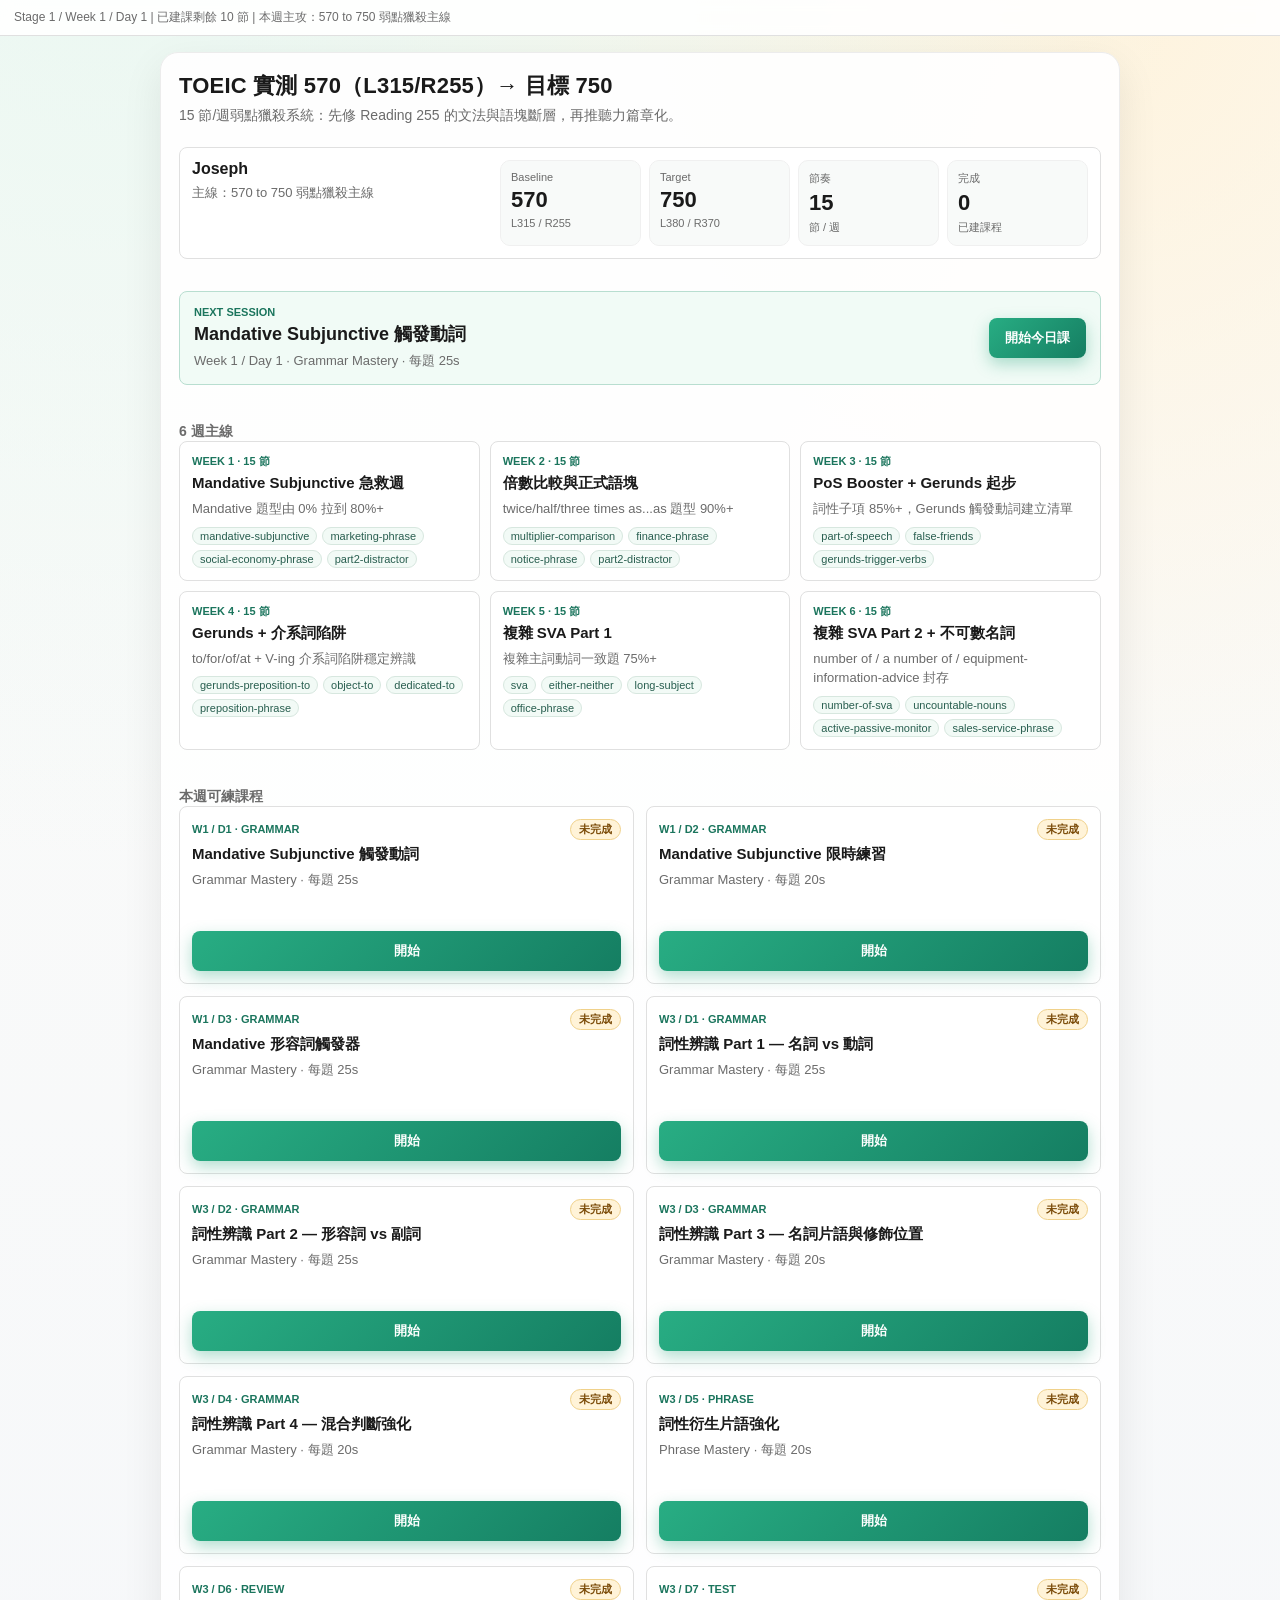
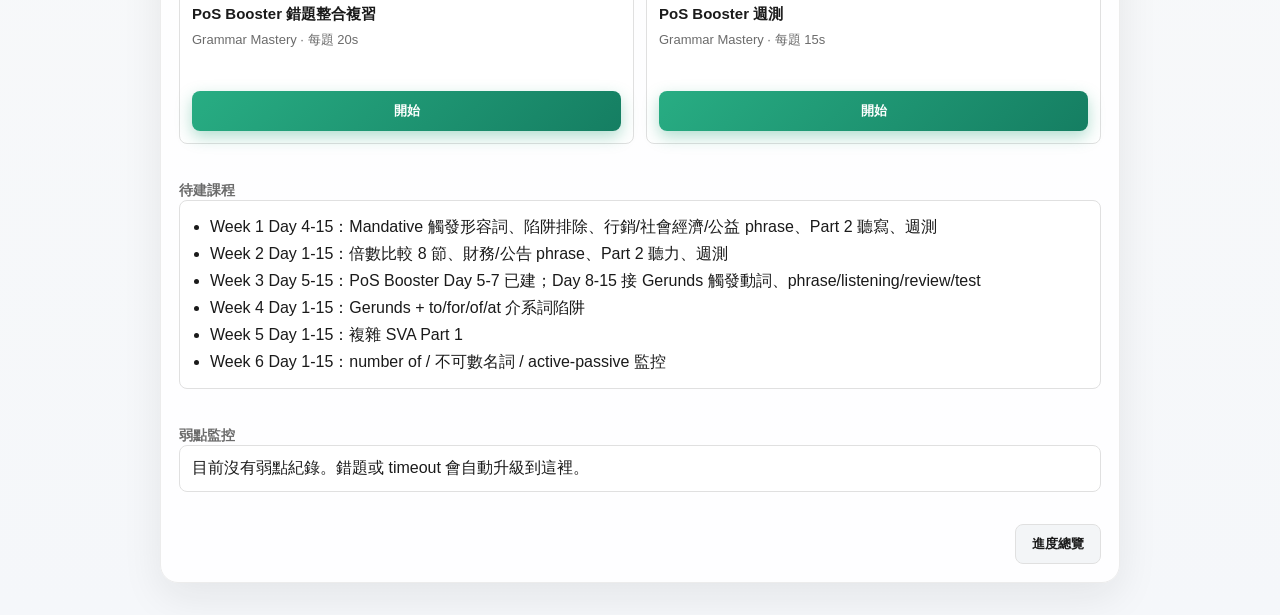
==== index.html @ fbd92362 "Improve learning app UX flow" ====
<!doctype html>
<html lang="zh-Hant">
<head>
  <meta charset="utf-8">
  <meta name="viewport" content="width=device-width, initial-scale=1">
  <title>TOEIC 570 to 750</title>
  <link rel="manifest" href="./manifest.json">
  <link rel="stylesheet" href="./css/base.css">
</head>
<body>
  <div id="top-strip" class="top-strip">載入中...</div>
  <main class="app-shell">
    <header class="page-head">
      <h1 class="page-title">TOEIC 實測 570（L315/R255）→ 目標 750</h1>
      <p class="page-subtitle">15 節/週弱點獵殺系統：先修 Reading 255 的文法與語塊斷層，再推聽力篇章化。</p>
    </header>

    <section class="section">
      <div class="card" id="student-card"></div>
    </section>

    <section class="section">
      <div id="today-card" class="focus-card"></div>
    </section>

    <section class="section">
      <h2 class="page-subtitle">6 週主線</h2>
      <div id="weekly-plan" class="weekly-plan"></div>
    </section>

    <section class="section">
      <h2 class="page-subtitle">本週可練課程</h2>
      <div id="lesson-list" class="grid-2"></div>
    </section>

    <section class="section">
      <h2 class="page-subtitle">待建課程</h2>
      <div id="planned-list" class="card"></div>
    </section>

    <section class="section">
      <h2 class="page-subtitle">弱點監控</h2>
      <div id="weak-list" class="card"></div>
    </section>

    <section class="section">
      <div class="page-actions">
        <button class="button secondary" onclick="location.href='./progress.html'">進度總覽</button>
      </div>
    </section>
  </main>

  <script src="./js/storage.js"></script>
  <script src="./js/app.js"></script>
  <script>
    function findResult(progress, lessonId) {
      for (const mod of Object.values(progress.modules || {})) {
        if (mod.day_results && mod.day_results[lessonId]) return mod.day_results[lessonId];
      }
      return null;
    }

    async function init() {
      window.AppCore.registerSW();
      const progress = window.StorageAPI.loadProgress();
      const index = await window.AppCore.loadIndex();
      window.AppCore.renderTopStrip(progress, index, null);

      const s = progress.student;
      const baseline = s.baseline_score;
      const target = s.target_split;
      const done = window.AppCore.completedLessonCount(progress);
      const mainModule = index.modules.find((m) => m.module_id === 'weakness-hunter') || index.modules[0];
      const nextLesson = index.lessons.find((lesson) => !findResult(progress, lesson.lesson_id)) || index.lessons[0];

      document.getElementById('student-card').innerHTML = `
        <div class="score-hero">
          <div>
            <strong>${s.name}</strong>
            <p>主線：${mainModule.title}</p>
          </div>
          <div class="score-grid">
            <div><span>Baseline</span><strong>${baseline.total}</strong><small>L${baseline.listening} / R${baseline.reading}</small></div>
            <div><span>Target</span><strong>${s.target_score}</strong><small>L${target.listening} / R${target.reading}</small></div>
            <div><span>節奏</span><strong>${s.sessions_per_week}</strong><small>節 / 週</small></div>
            <div><span>完成</span><strong>${done}</strong><small>已建課程</small></div>
          </div>
        </div>
      `;

      document.getElementById('today-card').innerHTML = `
        <div>
          <div class="plan-kicker">Next Session</div>
          <h2>${nextLesson.title}</h2>
          <p>Week ${nextLesson.week} / Day ${nextLesson.day} · ${window.AppCore.COMPONENT_LABELS[nextLesson.target_component] || nextLesson.target_component} · 每題 ${nextLesson.time_limit_seconds}s</p>
        </div>
        <button class="button primary" onclick="location.href='./lesson.html?lesson=${nextLesson.lesson_id}'">開始今日課</button>
      `;

      document.getElementById('weekly-plan').innerHTML = index.weekly_plan.map((week) => `
        <article class="plan-card">
          <div class="plan-kicker">Week ${week.week} · ${week.session_count} 節</div>
          <h3>${week.title}</h3>
          <p>${week.milestone}</p>
          <div class="tag-row">${week.focus_tags.slice(0, 4).map((tag) => `<span>${tag}</span>`).join('')}</div>
        </article>
      `).join('');

      const visibleLessons = index.lessons.filter((lesson) => lesson.week <= 3);
      const list = document.getElementById('lesson-list');
      list.innerHTML = visibleLessons.map((lesson) => {
        const doneResult = findResult(progress, lesson.lesson_id);
        const component = window.AppCore.COMPONENT_LABELS[lesson.target_component] || lesson.target_component;
        const status = doneResult ? '已完成' : '未完成';
        const buttonText = doneResult ? '重溫本節' : '開始';
        return `
          <article class="card lesson-card">
            <div class="lesson-topline">
              <span class="plan-kicker">W${lesson.week} / D${lesson.day} · ${lesson.lesson_type}</span>
              <span class="status-pill ${doneResult ? 'done' : 'todo'}">${status}</span>
            </div>
            <h3>${lesson.title}</h3>
            <p>${component} · 每題 ${lesson.time_limit_seconds}s${doneResult ? ` · 掌握度 ${doneResult.mastery}/10` : ''}</p>
            <button class="button ${doneResult ? 'secondary' : 'primary'}" onclick="location.href='./lesson.html?lesson=${lesson.lesson_id}'">${buttonText}</button>
          </article>
        `;
      }).join('');

      document.getElementById('planned-list').innerHTML = `
        <ul class="compact-list">
          ${index.planned_lessons.map((item) => `<li>Week ${item.week} ${item.range}：${item.summary}</li>`).join('')}
        </ul>
      `;

      const weak = progress.weaknesses || [];
      document.getElementById('weak-list').innerHTML = weak.length
        ? `<ul class="compact-list">${weak.map((w) => `<li>${w.tag} - ${w.status}（${(w.occurrences || []).length} 次）</li>`).join('')}</ul>`
        : '<p style="margin:0">目前沒有弱點紀錄。錯題或 timeout 會自動升級到這裡。</p>';
    }

    init();
  </script>
</body>
</html>
---- css/base.css ----
:root {
  --pos-noun-bg: #D6F0E0;
  --pos-noun-text: #0A6640;
  --pos-noun-border: #0A6640;

  --pos-verb-bg: #D6E8FA;
  --pos-verb-text: #0C447C;
  --pos-verb-border: #0C447C;

  --pos-adj-bg: #EDE0F7;
  --pos-adj-text: #6B2D8B;
  --pos-adj-border: #6B2D8B;

  --pos-adv-bg: #F5E6D0;
  --pos-adv-text: #8B4000;
  --pos-adv-border: #8B4000;

  --pos-error-bg: #FCEBEB;
  --pos-error-text: #A32D2D;
  --pos-error-border: #A32D2D;

  --signal-noun: var(--pos-noun-bg);
  --signal-verb: var(--pos-verb-bg);
  --signal-adj: var(--pos-adj-bg);
  --signal-adv: var(--pos-adv-bg);

  --result-correct-bg: #D6F0E0;
  --result-correct: #0A6640;
  --result-wrong-bg: #FCEBEB;
  --result-wrong: #A32D2D;
  --result-timeout-bg: #FAEEDA;
  --result-timeout: #633806;

  --bg-primary: #FFFFFF;
  --bg-secondary: #F5F5F5;
  --bg-surface: #FDFCF8;
  --text-primary: #1A1A1A;
  --text-secondary: #6B6B6B;
  --text-tertiary: #9B9B9B;
  --border: #E0E0E0;
  --border-light: #F0F0F0;
  --accent: #1D9E75;
  --accent-light: #E1F5EE;
  --danger: #C73636;
  --warn: #BA7517;
}

* {
  box-sizing: border-box;
}

body {
  margin: 0;
  color: var(--text-primary);
  background:
    radial-gradient(circle at 10% -10%, #e8f7f0 0%, transparent 40%),
    radial-gradient(circle at 85% 0%, #fef3dd 0%, transparent 35%),
    linear-gradient(180deg, #fbfbf9 0%, #f5f7fa 100%);
  font-family: "Noto Sans TC", "PingFang TC", "Microsoft JhengHei", sans-serif;
}

.top-strip {
  font-size: 12px;
  color: var(--text-secondary);
  border-bottom: 1px solid var(--border);
  padding: 9px 14px;
  background: rgba(255, 255, 255, 0.9);
  backdrop-filter: blur(6px);
}

.app-shell {
  width: min(960px, calc(100% - 24px));
  margin: 16px auto 32px;
  background: rgba(255, 255, 255, 0.92);
  border: 1px solid #ececec;
  border-radius: 18px;
  box-shadow: 0 14px 40px rgba(26, 26, 26, 0.08);
  overflow: hidden;
}

.page-head {
  padding: 18px 18px 8px;
}

.page-title {
  margin: 0;
  font-size: 22px;
  letter-spacing: 0.2px;
}

.page-subtitle {
  margin: 6px 0 0;
  color: var(--text-secondary);
  font-size: 14px;
}

.section {
  padding: 14px 18px 18px;
}

.button {
  border: none;
  border-radius: 8px;
  padding: 10px 16px;
  font-weight: 700;
  cursor: pointer;
  min-height: 40px;
  transition: transform 0.12s ease, opacity 0.12s ease, box-shadow 0.12s ease;
}

.button:disabled {
  opacity: 0.45;
  cursor: not-allowed;
}

.button:hover:not(:disabled) {
  transform: translateY(-1px);
}

.button.primary {
  color: #fff;
  background: linear-gradient(135deg, #28ad83 0%, #157e62 100%);
  box-shadow: 0 6px 16px rgba(29, 158, 117, 0.34);
}

.button.secondary {
  color: var(--text-primary);
  background: #f3f5f7;
  border: 1px solid var(--border);
}

.button.warning {
  color: #fff;
  background: linear-gradient(135deg, #d0852b 0%, #ba7517 100%);
}

.page-actions {
  display: flex;
  justify-content: flex-end;
  gap: 8px;
}

.grid-2 {
  display: grid;
  grid-template-columns: repeat(2, minmax(0, 1fr));
  gap: 12px;
}

.card {
  border: 1px solid var(--border);
  border-radius: 8px;
  padding: 12px;
  background: #fff;
}

.focus-card {
  display: flex;
  align-items: center;
  justify-content: space-between;
  gap: 12px;
  border: 1px solid #b8ded0;
  border-radius: 8px;
  padding: 14px;
  background: #f1fbf6;
}

.focus-card h2 {
  margin: 4px 0 6px;
  font-size: 18px;
}

.focus-card p {
  margin: 0;
  color: var(--text-secondary);
  font-size: 13px;
}

.score-hero {
  display: grid;
  grid-template-columns: minmax(180px, 1fr) 2fr;
  gap: 14px;
  align-items: stretch;
}

.score-hero p {
  margin: 6px 0 0;
  color: var(--text-secondary);
  font-size: 13px;
}

.score-grid {
  display: grid;
  grid-template-columns: repeat(4, minmax(0, 1fr));
  gap: 8px;
}

.score-grid div {
  border: 1px solid var(--border-light);
  border-radius: 10px;
  padding: 10px;
  background: #f8faf9;
}

.score-grid span,
.score-grid small {
  display: block;
  color: var(--text-secondary);
  font-size: 11px;
}

.score-grid strong {
  display: block;
  margin: 4px 0;
  font-size: 22px;
}

.weekly-plan {
  display: grid;
  grid-template-columns: repeat(3, minmax(0, 1fr));
  gap: 10px;
}

.plan-card,
.lesson-card {
  border: 1px solid var(--border);
  border-radius: 8px;
  padding: 12px;
  background: #fff;
}

.lesson-card {
  display: flex;
  min-height: 178px;
  flex-direction: column;
}

.lesson-card .button {
  margin-top: auto;
  width: 100%;
}

.lesson-topline {
  display: flex;
  align-items: center;
  justify-content: space-between;
  gap: 8px;
}

.plan-card h3,
.lesson-card h3 {
  margin: 5px 0 6px;
  font-size: 15px;
}

.plan-card p,
.lesson-card p {
  margin: 0 0 8px;
  color: var(--text-secondary);
  font-size: 13px;
  line-height: 1.5;
}

.plan-kicker {
  color: #1b755d;
  font-size: 11px;
  font-weight: 800;
  text-transform: uppercase;
}

.tag-row {
  display: flex;
  flex-wrap: wrap;
  gap: 5px;
}

.tag-row span {
  border: 1px solid #d7e7df;
  border-radius: 999px;
  padding: 2px 7px;
  color: #285e4f;
  background: #f2faf6;
  font-size: 11px;
}

.status-pill {
  border-radius: 999px;
  padding: 2px 8px;
  font-size: 11px;
  font-weight: 800;
  white-space: nowrap;
}

.status-pill.todo {
  color: #7a4a07;
  background: #fff3d8;
  border: 1px solid #f0d18a;
}

.status-pill.done {
  color: #14664d;
  background: #e5f7ef;
  border: 1px solid #b9e4d2;
}

.compact-list {
  margin: 0;
  padding-left: 18px;
  line-height: 1.7;
}

.module-row {
  border-bottom: 1px solid var(--border-light);
  padding: 10px 0;
}

.module-row:first-child {
  padding-top: 0;
}

.module-row:last-child {
  border-bottom: none;
  padding-bottom: 0;
}

.module-row p {
  margin: 5px 0;
  color: var(--text-secondary);
  font-size: 13px;
}

.pos-pill {
  display: inline-block;
  font-size: 11px;
  padding: 2px 9px;
  border-radius: 20px;
  font-weight: 600;
  border: 0.5px solid;
}

.pos-pill.noun { background: var(--pos-noun-bg); color: var(--pos-noun-text); border-color: var(--pos-noun-border); }
.pos-pill.verb { background: var(--pos-verb-bg); color: var(--pos-verb-text); border-color: var(--pos-verb-border); }
.pos-pill.adj  { background: var(--pos-adj-bg);  color: var(--pos-adj-text);  border-color: var(--pos-adj-border); }
.pos-pill.adv  { background: var(--pos-adv-bg);  color: var(--pos-adv-text);  border-color: var(--pos-adv-border); }
.pos-pill.error{ background: var(--pos-error-bg); color: var(--pos-error-text); border-color: var(--pos-error-border); }

.blank-word {
  display: inline-block;
  padding: 1px 10px;
  border-radius: 4px;
  margin: 0 3px;
  font-weight: 700;
  border-bottom-width: 2px;
  border-bottom-style: solid;
}

.blank-word.noun { background: var(--pos-noun-bg); color: var(--pos-noun-text); border-bottom-color: var(--pos-noun-border); }
.blank-word.verb { background: var(--pos-verb-bg); color: var(--pos-verb-text); border-bottom-color: var(--pos-verb-border); }
.blank-word.adj  { background: var(--pos-adj-bg); color: var(--pos-adj-text); border-bottom-color: var(--pos-adj-border); }
.blank-word.adv  { background: var(--pos-adv-bg); color: var(--pos-adv-text); border-bottom-color: var(--pos-adv-border); }
.blank-word.error { background: var(--pos-error-bg); color: var(--pos-error-text); border-bottom-color: var(--pos-error-border); text-decoration: line-through; }

.signal-tag {
  display: inline-block;
  font-size: 11px;
  padding: 1px 7px;
  border-radius: 20px;
  font-weight: 700;
  border-width: 1.5px;
  border-style: solid;
  margin: 0 2px;
  vertical-align: middle;
}

.signal-tag.noun { background: var(--signal-noun); border-color: var(--pos-noun-border); color: var(--pos-noun-text); }
.signal-tag.verb { background: var(--signal-verb); border-color: var(--pos-verb-border); color: var(--pos-verb-text); }
.signal-tag.adj { background: var(--signal-adj); border-color: var(--pos-adj-border); color: var(--pos-adj-text); }
.signal-tag.adv { background: var(--signal-adv); border-color: var(--pos-adv-border); color: var(--pos-adv-text); }

.formula-box {
  padding: 10px 14px;
  font-size: 13px;
  line-height: 1.8;
  border-left: 3px solid;
  margin-bottom: 10px;
}

.formula-box.noun { background: var(--pos-noun-bg); border-color: var(--pos-noun-border); color: #0A3320; }
.formula-box.verb { background: var(--pos-verb-bg); border-color: var(--pos-verb-border); color: #082B52; }
.formula-box.adj { background: var(--pos-adj-bg); border-color: var(--pos-adj-border); color: #3B0F5B; }
.formula-box.adv { background: var(--pos-adv-bg); border-color: var(--pos-adv-border); color: #3D1A00; }
.formula-box.warn { background: #FAEEDA; border-color: #BA7517; color: #412402; }
.formula-box.error { background: var(--pos-error-bg); border-color: var(--pos-error-border); color: #791F1F; }
.formula-box.neutral { background: #f2f5f7; border-color: #64748b; color: #263241; }

@media (max-width: 720px) {
  .grid-2 {
    grid-template-columns: 1fr;
  }

  .score-hero,
  .weekly-plan,
  .focus-card {
    grid-template-columns: 1fr;
  }

  .focus-card {
    align-items: stretch;
    flex-direction: column;
  }

  .focus-card .button {
    width: 100%;
  }

  .score-grid {
    grid-template-columns: 1fr 1fr;
  }

  .app-shell {
    width: calc(100% - 10px);
    margin: 8px auto 14px;
    border-radius: 12px;
  }
}
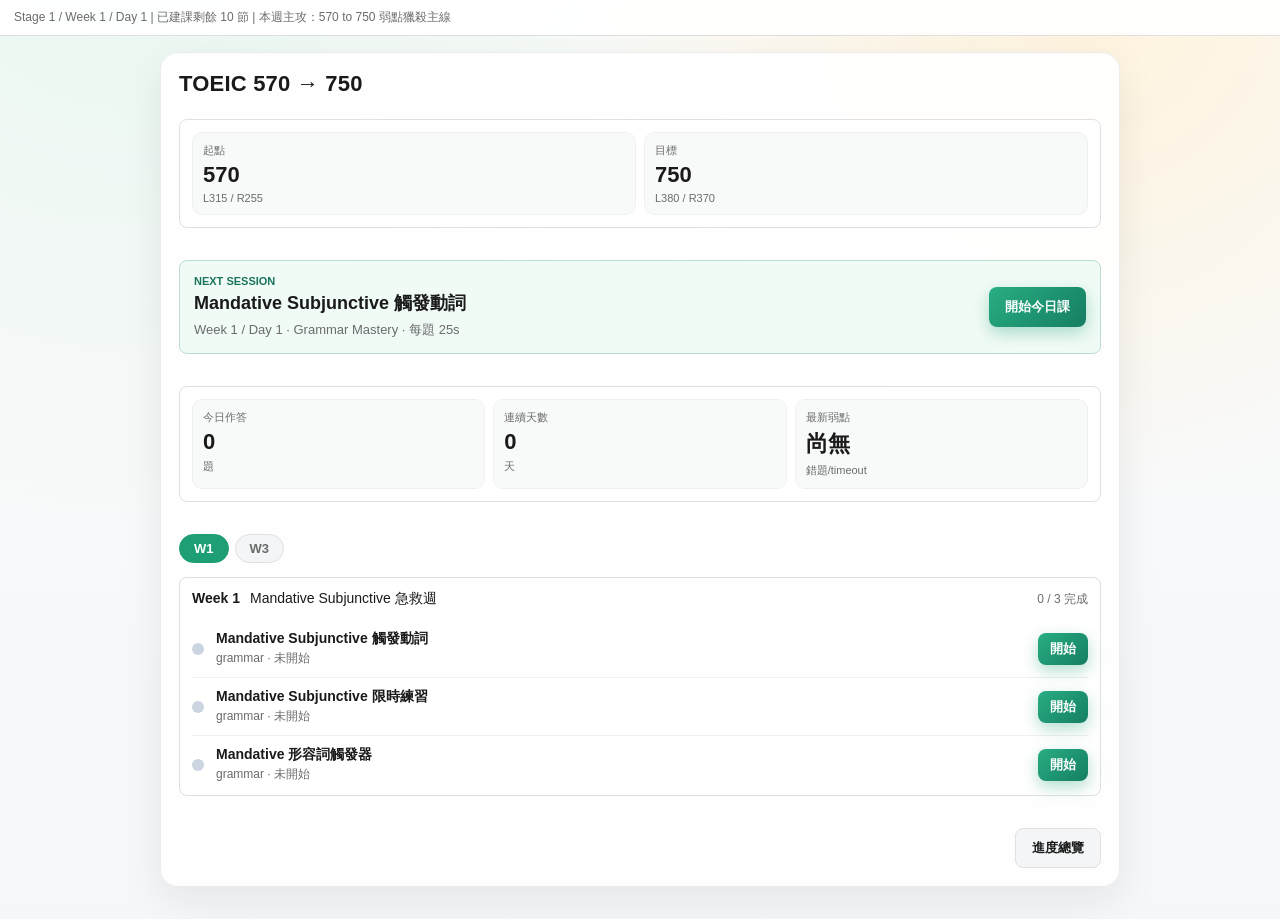
==== commit 1c127e5d: "Simplify UI, add progress tracking, and seed current learning state - Rebuild index.html: 10 section" ====
--- a/index.html
+++ b/index.html
@@ -11,8 +11,7 @@
   <div id="top-strip" class="top-strip">載入中...</div>
   <main class="app-shell">
     <header class="page-head">
-      <h1 class="page-title">TOEIC 實測 570（L315/R255）→ 目標 750</h1>
-      <p class="page-subtitle">15 節/週弱點獵殺系統：先修 Reading 255 的文法與語塊斷層，再推聽力篇章化。</p>
+      <h1 class="page-title">TOEIC 570 → 750</h1>
     </header>
 
     <section class="section">
@@ -24,40 +23,128 @@
     </section>
 
     <section class="section">
-      <h2 class="page-subtitle">6 週主線</h2>
-      <div id="weekly-plan" class="weekly-plan"></div>
-    </section>
-
-    <section class="section">
-      <h2 class="page-subtitle">本週可練課程</h2>
-      <div id="lesson-list" class="grid-2"></div>
-    </section>
-
-    <section class="section">
-      <h2 class="page-subtitle">待建課程</h2>
-      <div id="planned-list" class="card"></div>
-    </section>
-
-    <section class="section">
-      <h2 class="page-subtitle">弱點監控</h2>
-      <div id="weak-list" class="card"></div>
+      <div id="recent-learning-card" class="card"></div>
+    </section>
+
+    <section class="section">
+      <div id="week-tabs" class="week-tabs"></div>
+      <div id="week-panel" class="card week-panel-card"></div>
     </section>
 
     <section class="section">
       <div class="page-actions">
-        <button class="button secondary" onclick="location.href='./progress.html'">進度總覽</button>
+        <button class="button secondary" type="button" onclick="location.href='./progress.html'">進度總覽</button>
       </div>
     </section>
   </main>
 
   <script src="./js/storage.js"></script>
+  <script src="./js/learning-log.js"></script>
   <script src="./js/app.js"></script>
   <script>
+    function htmlEscape(value) {
+      return String(value ?? '').replace(/[&<>"']/g, (c) => (
+        { '&': '&amp;', '<': '&lt;', '>': '&gt;', '"': '&quot;', "'": '&#39;' }[c]
+      ));
+    }
+
     function findResult(progress, lessonId) {
       for (const mod of Object.values(progress.modules || {})) {
         if (mod.day_results && mod.day_results[lessonId]) return mod.day_results[lessonId];
       }
       return null;
+    }
+
+    function getAllCompletedIds(progress) {
+      const ids = new Set();
+      Object.values(progress.modules || {}).forEach(m =>
+        Object.keys(m.day_results || {}).forEach(id => ids.add(id)));
+      return ids;
+    }
+
+    function computeStreak(progress) {
+      const dates = new Set(
+        (progress.session_history || []).map(h => h.date).filter(Boolean)
+      );
+      const today = new Date();
+      let streak = 0;
+      for (let i = 0; i <= 365; i++) {
+        const d = new Date(today);
+        d.setDate(d.getDate() - i);
+        const ds = `${d.getFullYear()}-${String(d.getMonth() + 1).padStart(2, '0')}-${String(d.getDate()).padStart(2, '0')}`;
+        if (dates.has(ds)) {
+          streak++;
+        } else if (i === 0) {
+          // today not studied yet — don't break
+        } else {
+          break;
+        }
+      }
+      return streak;
+    }
+
+    function renderWeekTabs(index, progress) {
+      const weeks = [...new Set(index.lessons.map(l => l.week))].sort((a, b) => a - b);
+      const completedIds = getAllCompletedIds(progress);
+      const nextLesson = [...index.lessons].sort((a, b) => a.sequence - b.sequence)
+        .find(l => !completedIds.has(l.lesson_id));
+      let activeWeek = nextLesson?.week ?? weeks[0];
+
+      const tabsEl = document.getElementById('week-tabs');
+      tabsEl.innerHTML = weeks.map(w =>
+        `<button type="button" class="week-tab${w === activeWeek ? ' active' : ''}" data-week="${w}">W${w}</button>`
+      ).join('');
+
+      tabsEl.querySelectorAll('.week-tab').forEach(btn => {
+        btn.addEventListener('click', () => {
+          activeWeek = Number(btn.dataset.week);
+          tabsEl.querySelectorAll('.week-tab').forEach(t =>
+            t.classList.toggle('active', Number(t.dataset.week) === activeWeek));
+          renderWeekPanel(activeWeek, index, progress);
+        });
+      });
+
+      renderWeekPanel(activeWeek, index, progress);
+    }
+
+    function renderWeekPanel(week, index, progress) {
+      const completedIds = getAllCompletedIds(progress);
+      const lessons = index.lessons.filter(l => l.week === week).sort((a, b) => a.day - b.day);
+      const weekInfo = (index.weekly_plan || []).find(w => w.week === week);
+      const panelEl = document.getElementById('week-panel');
+
+      if (!lessons.length) {
+        panelEl.innerHTML = '<p class="muted-note">本週課程建設中，敬請期待。</p>';
+        return;
+      }
+
+      const doneCount = lessons.filter(l => completedIds.has(l.lesson_id)).length;
+      const rowsHtml = lessons.map(lesson => {
+        const result = findResult(progress, lesson.lesson_id);
+        const done = completedIds.has(lesson.lesson_id);
+        const dotClass = !done ? 'pending' : (result?.mastery >= 7 ? 'mastered' : 'done');
+        const meta = done && result
+          ? `${lesson.lesson_type} · 正確率 ${(result.accuracy * 100).toFixed(0)}% · 掌握度 ${result.mastery}/10`
+          : `${lesson.lesson_type} · 未開始`;
+        return `
+          <div class="lesson-row">
+            <span class="lesson-row-dot dot-${dotClass}"></span>
+            <div class="lesson-row-info">
+              <div class="lesson-row-title">${htmlEscape(lesson.title)}</div>
+              <div class="lesson-row-meta">${htmlEscape(meta)}</div>
+            </div>
+            <a href="./lesson.html?lesson=${lesson.lesson_id}"
+               class="button ${done ? 'secondary' : 'primary'} small">${done ? '重溫' : '開始'}</a>
+          </div>`;
+      }).join('');
+
+      panelEl.innerHTML = `
+        <div class="week-panel-header">
+          <strong>Week ${week}</strong>
+          ${weekInfo ? `<span>${htmlEscape(weekInfo.title)}</span>` : ''}
+          <span class="week-progress">${doneCount} / ${lessons.length} 完成</span>
+        </div>
+        <div class="lesson-rows">${rowsHtml}</div>`;
     }
 
     async function init() {
@@ -67,75 +154,50 @@
       window.AppCore.renderTopStrip(progress, index, null);
 
       const s = progress.student;
-      const baseline = s.baseline_score;
-      const target = s.target_split;
-      const done = window.AppCore.completedLessonCount(progress);
-      const mainModule = index.modules.find((m) => m.module_id === 'weakness-hunter') || index.modules[0];
-      const nextLesson = index.lessons.find((lesson) => !findResult(progress, lesson.lesson_id)) || index.lessons[0];
-
       document.getElementById('student-card').innerHTML = `
-        <div class="score-hero">
+        <div class="score-grid-2">
           <div>
-            <strong>${s.name}</strong>
-            <p>主線：${mainModule.title}</p>
+            <span>起點</span>
+            <strong>${s.baseline_score.total}</strong>
+            <small>L${s.baseline_score.listening} / R${s.baseline_score.reading}</small>
           </div>
-          <div class="score-grid">
-            <div><span>Baseline</span><strong>${baseline.total}</strong><small>L${baseline.listening} / R${baseline.reading}</small></div>
-            <div><span>Target</span><strong>${s.target_score}</strong><small>L${target.listening} / R${target.reading}</small></div>
-            <div><span>節奏</span><strong>${s.sessions_per_week}</strong><small>節 / 週</small></div>
-            <div><span>完成</span><strong>${done}</strong><small>已建課程</small></div>
+          <div>
+            <span>目標</span>
+            <strong>${s.target_score}</strong>
+            <small>L${s.target_split.listening} / R${s.target_split.reading}</small>
           </div>
-        </div>
-      `;
-
+        </div>`;
+
+      const completedIds = getAllCompletedIds(progress);
+      const nextLesson = [...index.lessons].sort((a, b) => a.sequence - b.sequence)
+        .find(l => !completedIds.has(l.lesson_id)) || index.lessons[0];
       document.getElementById('today-card').innerHTML = `
         <div>
           <div class="plan-kicker">Next Session</div>
-          <h2>${nextLesson.title}</h2>
-          <p>Week ${nextLesson.week} / Day ${nextLesson.day} · ${window.AppCore.COMPONENT_LABELS[nextLesson.target_component] || nextLesson.target_component} · 每題 ${nextLesson.time_limit_seconds}s</p>
+          <h2>${htmlEscape(nextLesson.title)}</h2>
+          <p>Week ${nextLesson.week} / Day ${nextLesson.day} · ${htmlEscape(window.AppCore.COMPONENT_LABELS[nextLesson.target_component] || nextLesson.target_component)} · 每題 ${nextLesson.time_limit_seconds}s</p>
         </div>
-        <button class="button primary" onclick="location.href='./lesson.html?lesson=${nextLesson.lesson_id}'">開始今日課</button>
-      `;
-
-      document.getElementById('weekly-plan').innerHTML = index.weekly_plan.map((week) => `
-        <article class="plan-card">
-          <div class="plan-kicker">Week ${week.week} · ${week.session_count} 節</div>
-          <h3>${week.title}</h3>
-          <p>${week.milestone}</p>
-          <div class="tag-row">${week.focus_tags.slice(0, 4).map((tag) => `<span>${tag}</span>`).join('')}</div>
-        </article>
-      `).join('');
-
-      const visibleLessons = index.lessons.filter((lesson) => lesson.week <= 3);
-      const list = document.getElementById('lesson-list');
-      list.innerHTML = visibleLessons.map((lesson) => {
-        const doneResult = findResult(progress, lesson.lesson_id);
-        const component = window.AppCore.COMPONENT_LABELS[lesson.target_component] || lesson.target_component;
-        const status = doneResult ? '已完成' : '未完成';
-        const buttonText = doneResult ? '重溫本節' : '開始';
-        return `
-          <article class="card lesson-card">
-            <div class="lesson-topline">
-              <span class="plan-kicker">W${lesson.week} / D${lesson.day} · ${lesson.lesson_type}</span>
-              <span class="status-pill ${doneResult ? 'done' : 'todo'}">${status}</span>
-            </div>
-            <h3>${lesson.title}</h3>
-            <p>${component} · 每題 ${lesson.time_limit_seconds}s${doneResult ? ` · 掌握度 ${doneResult.mastery}/10` : ''}</p>
-            <button class="button ${doneResult ? 'secondary' : 'primary'}" onclick="location.href='./lesson.html?lesson=${lesson.lesson_id}'">${buttonText}</button>
-          </article>
-        `;
-      }).join('');
-
-      document.getElementById('planned-list').innerHTML = `
-        <ul class="compact-list">
-          ${index.planned_lessons.map((item) => `<li>Week ${item.week} ${item.range}：${item.summary}</li>`).join('')}
-        </ul>
-      `;
-
-      const weak = progress.weaknesses || [];
-      document.getElementById('weak-list').innerHTML = weak.length
-        ? `<ul class="compact-list">${weak.map((w) => `<li>${w.tag} - ${w.status}（${(w.occurrences || []).length} 次）</li>`).join('')}</ul>`
-        : '<p style="margin:0">目前沒有弱點紀錄。錯題或 timeout 會自動升級到這裡。</p>';
+        <button class="button primary" type="button" onclick="location.href='./lesson.html?lesson=${nextLesson.lesson_id}'">開始今日課</button>`;
+
+      const latestAttempt = (progress.attempts || []).slice()
+        .sort((a, b) => String(b.ended_at_iso || '').localeCompare(String(a.ended_at_iso || '')))[0];
+      let summary = null;
+      if (window.LearningLog?.getRecentSummary) {
+        summary = await window.LearningLog.getRecentSummary();
+      }
+      const latestWeakness = summary?.latest_weakness_tag
+        || latestAttempt?.wrong_tags?.[0]
+        || (progress.weaknesses || [])[0]?.tag
+        || '尚無';
+      const streak = computeStreak(progress);
+      document.getElementById('recent-learning-card').innerHTML = `
+        <div class="score-grid-3">
+          <div><span>今日作答</span><strong>${summary?.question_count || 0}</strong><small>題</small></div>
+          <div><span>連續天數</span><strong>${streak}</strong><small>天</small></div>
+          <div><span>最新弱點</span><strong class="stat-label-sm">${htmlEscape(latestWeakness)}</strong><small>錯題/timeout</small></div>
+        </div>`;
+
+      renderWeekTabs(index, progress);
     }
 
     init();
--- a/css/base.css
+++ b/css/base.css
@@ -392,6 +392,162 @@
 .formula-box.error { background: var(--pos-error-bg); border-color: var(--pos-error-border); color: #791F1F; }
 .formula-box.neutral { background: #f2f5f7; border-color: #64748b; color: #263241; }
 
+.muted-note {
+  margin: 0;
+  color: var(--text-secondary);
+  font-size: 13px;
+}
+
+/* Score grid variants */
+.score-grid-2 {
+  display: grid;
+  grid-template-columns: repeat(2, minmax(0, 1fr));
+  gap: 8px;
+}
+
+.score-grid-3 {
+  display: grid;
+  grid-template-columns: repeat(3, minmax(0, 1fr));
+  gap: 8px;
+}
+
+.score-grid-2 div,
+.score-grid-3 div {
+  border: 1px solid var(--border-light);
+  border-radius: 10px;
+  padding: 10px;
+  background: #f8faf9;
+}
+
+.score-grid-2 span,
+.score-grid-2 small,
+.score-grid-3 span,
+.score-grid-3 small {
+  display: block;
+  color: var(--text-secondary);
+  font-size: 11px;
+}
+
+.score-grid-2 strong,
+.score-grid-3 strong {
+  display: block;
+  margin: 4px 0;
+  font-size: 22px;
+}
+
+/* Small button variant */
+.button.small {
+  padding: 6px 12px;
+  min-height: 32px;
+  font-size: 13px;
+  display: inline-flex;
+  align-items: center;
+  justify-content: center;
+  text-decoration: none;
+  flex-shrink: 0;
+}
+
+/* Week tabs */
+.week-tabs {
+  display: flex;
+  gap: 6px;
+  overflow-x: auto;
+  padding-bottom: 4px;
+}
+
+.week-tab {
+  border: 1px solid var(--border);
+  border-radius: 999px;
+  padding: 6px 14px;
+  font-size: 13px;
+  font-weight: 700;
+  background: #f3f5f7;
+  color: var(--text-secondary);
+  white-space: nowrap;
+  cursor: pointer;
+  transition: all 0.12s;
+}
+
+.week-tab.active {
+  background: var(--accent);
+  color: #fff;
+  border-color: var(--accent);
+}
+
+.week-panel-card {
+  margin-top: 10px;
+}
+
+/* Week panel content */
+.week-panel-header {
+  display: flex;
+  align-items: baseline;
+  gap: 10px;
+  margin-bottom: 12px;
+  font-size: 14px;
+}
+
+.week-progress {
+  margin-left: auto;
+  font-size: 12px;
+  color: var(--text-secondary);
+}
+
+/* Lesson rows */
+.lesson-rows {
+  display: flex;
+  flex-direction: column;
+}
+
+.lesson-row {
+  display: flex;
+  align-items: center;
+  gap: 12px;
+  padding: 10px 0;
+  border-bottom: 1px solid var(--border-light);
+}
+
+.lesson-row:last-child {
+  border-bottom: none;
+  padding-bottom: 0;
+}
+
+.lesson-row-dot {
+  width: 12px;
+  height: 12px;
+  border-radius: 50%;
+  flex-shrink: 0;
+}
+
+.dot-pending  { background: #cbd5e1; }
+.dot-done     { background: #f59e0b; }
+.dot-mastered { background: #22c55e; }
+
+.lesson-row-info {
+  flex: 1;
+  min-width: 0;
+}
+
+.lesson-row-title {
+  font-size: 14px;
+  font-weight: 600;
+  color: var(--text-primary);
+  overflow: hidden;
+  text-overflow: ellipsis;
+  white-space: nowrap;
+}
+
+.lesson-row-meta {
+  font-size: 12px;
+  color: var(--text-secondary);
+  margin-top: 2px;
+}
+
+/* Weakness label in recent stats */
+.stat-label-sm {
+  font-size: 15px;
+}
+
 @media (max-width: 720px) {
   .grid-2 {
     grid-template-columns: 1fr;
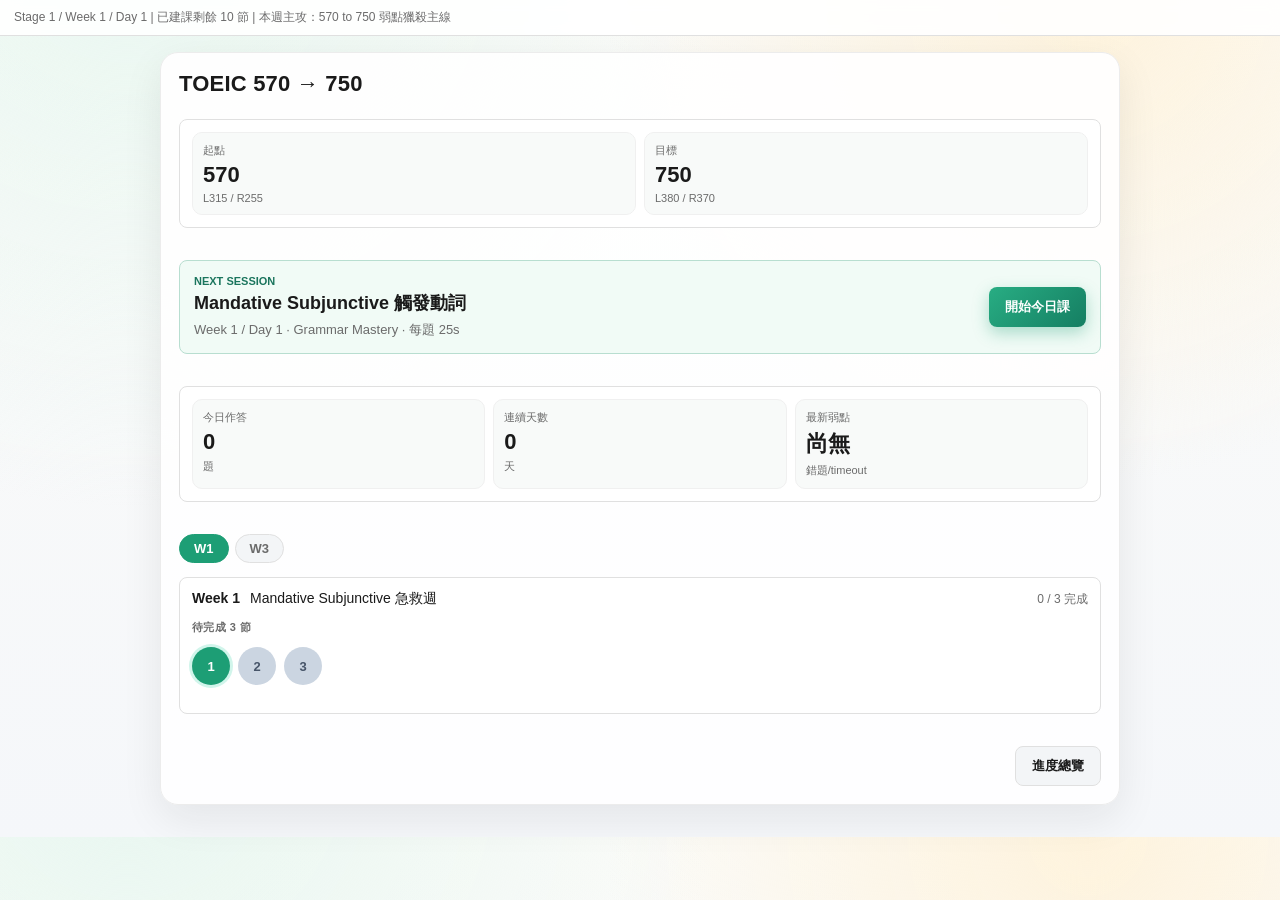
==== commit a48702f5: "Replace lesson rows with clickable dot grid in week panel - Each lesson is now a numbered circle dot" ====
--- a/index.html
+++ b/index.html
@@ -83,6 +83,14 @@
       return streak;
     }
 
+    function moveTip(e, el) {
+      const m = 12;
+      const tx = Math.min(e.clientX + m, window.innerWidth - el.offsetWidth - m);
+      const ty = Math.max(e.clientY - el.offsetHeight - m, m);
+      el.style.left = `${tx}px`;
+      el.style.top = `${ty}px`;
+    }
+
     function renderWeekTabs(index, progress) {
       const weeks = [...new Set(index.lessons.map(l => l.week))].sort((a, b) => a - b);
       const completedIds = getAllCompletedIds(progress);
@@ -118,33 +126,65 @@
         return;
       }
 
-      const doneCount = lessons.filter(l => completedIds.has(l.lesson_id)).length;
-      const rowsHtml = lessons.map(lesson => {
+      const pending = lessons.filter(l => !completedIds.has(l.lesson_id));
+      const done    = lessons.filter(l =>  completedIds.has(l.lesson_id));
+      const nextLesson = pending[0] || null;
+
+      function dotHtml(lesson) {
         const result = findResult(progress, lesson.lesson_id);
-        const done = completedIds.has(lesson.lesson_id);
-        const dotClass = !done ? 'pending' : (result?.mastery >= 7 ? 'mastered' : 'done');
-        const meta = done && result
+        const isDone = completedIds.has(lesson.lesson_id);
+        const isNext = lesson.lesson_id === nextLesson?.lesson_id;
+        const cls = isDone
+          ? (result?.mastery >= 7 ? 'mastered' : 'needs-work')
+          : (isNext ? 'next' : 'pending');
+        const tipMeta = isDone && result
           ? `${lesson.lesson_type} · 正確率 ${(result.accuracy * 100).toFixed(0)}% · 掌握度 ${result.mastery}/10`
-          : `${lesson.lesson_type} · 未開始`;
-        return `
-          <div class="lesson-row">
-            <span class="lesson-row-dot dot-${dotClass}"></span>
-            <div class="lesson-row-info">
-              <div class="lesson-row-title">${htmlEscape(lesson.title)}</div>
-              <div class="lesson-row-meta">${htmlEscape(meta)}</div>
-            </div>
-            <a href="./lesson.html?lesson=${lesson.lesson_id}"
-               class="button ${done ? 'secondary' : 'primary'} small">${done ? '重溫' : '開始'}</a>
-          </div>`;
-      }).join('');
+          : `${lesson.lesson_type} · ${isNext ? '下一堂' : '未開始'}`;
+        const tip = htmlEscape(JSON.stringify({ t: lesson.title, m: tipMeta }));
+        return `<a href="./lesson.html?lesson=${lesson.lesson_id}" class="lesson-nav-dot dot-${cls}" data-tip="${tip}"><span>${lesson.day}</span></a>`;
+      }
+
+      const pendingHtml = pending.length ? `
+        <div class="dot-section">
+          <div class="dot-section-label">待完成 ${pending.length} 節</div>
+          <div class="nav-dot-grid">${pending.map(dotHtml).join('')}</div>
+        </div>` : '';
+
+      const doneHtml = done.length ? `
+        <details class="dot-done-details">
+          <summary>已完成 ${done.length} 節</summary>
+          <div class="nav-dot-grid">${done.map(dotHtml).join('')}</div>
+        </details>` : '';
 
       panelEl.innerHTML = `
         <div class="week-panel-header">
           <strong>Week ${week}</strong>
           ${weekInfo ? `<span>${htmlEscape(weekInfo.title)}</span>` : ''}
-          <span class="week-progress">${doneCount} / ${lessons.length} 完成</span>
+          <span class="week-progress">${done.length} / ${lessons.length} 完成</span>
         </div>
-        <div class="lesson-rows">${rowsHtml}</div>`;
+        ${pendingHtml}
+        ${doneHtml}`;
+
+      let tipEl = document.getElementById('wk-nav-tip');
+      if (!tipEl) {
+        tipEl = document.createElement('div');
+        tipEl.id = 'wk-nav-tip';
+        tipEl.className = 'dot-tooltip';
+        tipEl.hidden = true;
+        document.body.appendChild(tipEl);
+      }
+      panelEl.querySelectorAll('.lesson-nav-dot').forEach(dot => {
+        dot.addEventListener('mouseenter', e => {
+          try {
+            const d = JSON.parse(dot.dataset.tip);
+            tipEl.innerHTML = `<strong>${htmlEscape(d.t)}</strong><br><span style="opacity:0.8">${htmlEscape(d.m)}</span>`;
+            tipEl.hidden = false;
+            moveTip(e, tipEl);
+          } catch (_) {}
+        });
+        dot.addEventListener('mousemove', e => moveTip(e, tipEl));
+        dot.addEventListener('mouseleave', () => { tipEl.hidden = true; });
+      });
     }
 
     async function init() {
--- a/css/base.css
+++ b/css/base.css
@@ -548,6 +548,84 @@
   font-size: 15px;
 }
 
+/* ===== Lesson navigation dots (Week panel) ===== */
+.nav-dot-grid {
+  display: flex;
+  flex-wrap: wrap;
+  gap: 8px;
+  padding: 6px 0;
+}
+
+.lesson-nav-dot {
+  width: 38px;
+  height: 38px;
+  border-radius: 50%;
+  display: flex;
+  align-items: center;
+  justify-content: center;
+  font-size: 13px;
+  font-weight: 700;
+  color: #fff;
+  text-decoration: none;
+  cursor: pointer;
+  transition: transform 0.12s, box-shadow 0.12s;
+  flex-shrink: 0;
+}
+
+.lesson-nav-dot:hover {
+  transform: scale(1.22);
+  box-shadow: 0 4px 14px rgba(0, 0, 0, 0.22);
+}
+
+.lesson-nav-dot.dot-next      { background: var(--accent); box-shadow: 0 0 0 3px #d1f5eb; }
+.lesson-nav-dot.dot-pending   { background: #cbd5e1; color: #475569; }
+.lesson-nav-dot.dot-needs-work{ background: #f59e0b; }
+.lesson-nav-dot.dot-mastered  { background: #22c55e; }
+
+.dot-section {
+  margin-bottom: 10px;
+}
+
+.dot-section-label {
+  font-size: 11px;
+  font-weight: 700;
+  color: var(--text-secondary);
+  text-transform: uppercase;
+  letter-spacing: 0.4px;
+  margin-bottom: 6px;
+}
+
+.dot-done-details > summary {
+  font-size: 12px;
+  color: var(--text-secondary);
+  cursor: pointer;
+  list-style: none;
+  padding: 4px 0;
+  -webkit-user-select: none;
+  user-select: none;
+}
+
+.dot-done-details > summary::-webkit-details-marker { display: none; }
+.dot-done-details > summary::after  { content: " ▶"; font-size: 10px; }
+.dot-done-details[open] > summary::after { content: " ▼"; }
+
+.dot-done-details .nav-dot-grid { margin-top: 8px; }
+
+/* ===== Shared tooltip ===== */
+.dot-tooltip {
+  position: fixed;
+  z-index: 1000;
+  background: #1e293b;
+  color: #f1f5f9;
+  border-radius: 8px;
+  padding: 8px 12px;
+  font-size: 12px;
+  line-height: 1.7;
+  pointer-events: none;
+  max-width: 220px;
+  box-shadow: 0 6px 20px rgba(0, 0, 0, 0.25);
+}
+
 @media (max-width: 720px) {
   .grid-2 {
     grid-template-columns: 1fr;
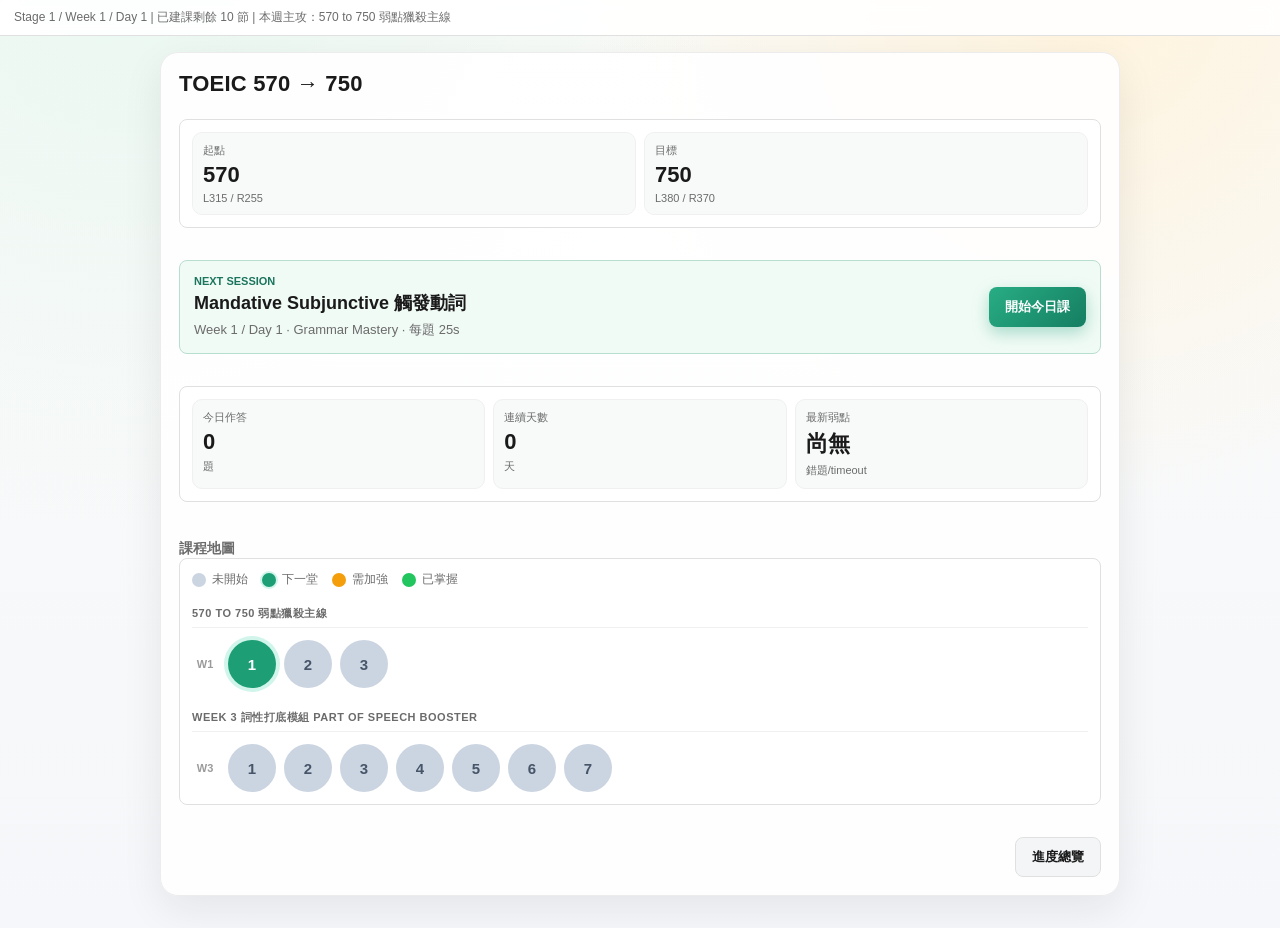
==== commit 11b07713: "Replace week tabs with full lesson map on home page - Each lesson = large 48px clickable circle (map" ====
--- a/index.html
+++ b/index.html
@@ -27,8 +27,8 @@
     </section>
 
     <section class="section">
-      <div id="week-tabs" class="week-tabs"></div>
-      <div id="week-panel" class="card week-panel-card"></div>
+      <h2 class="page-subtitle">課程地圖</h2>
+      <div id="lesson-map" class="card"></div>
     </section>
 
     <section class="section">
@@ -91,93 +91,78 @@
       el.style.top = `${ty}px`;
     }
 
-    function renderWeekTabs(index, progress) {
-      const weeks = [...new Set(index.lessons.map(l => l.week))].sort((a, b) => a - b);
+    function renderLessonMap(index, progress) {
       const completedIds = getAllCompletedIds(progress);
-      const nextLesson = [...index.lessons].sort((a, b) => a.sequence - b.sequence)
-        .find(l => !completedIds.has(l.lesson_id));
-      let activeWeek = nextLesson?.week ?? weeks[0];
-
-      const tabsEl = document.getElementById('week-tabs');
-      tabsEl.innerHTML = weeks.map(w =>
-        `<button type="button" class="week-tab${w === activeWeek ? ' active' : ''}" data-week="${w}">W${w}</button>`
-      ).join('');
-
-      tabsEl.querySelectorAll('.week-tab').forEach(btn => {
-        btn.addEventListener('click', () => {
-          activeWeek = Number(btn.dataset.week);
-          tabsEl.querySelectorAll('.week-tab').forEach(t =>
-            t.classList.toggle('active', Number(t.dataset.week) === activeWeek));
-          renderWeekPanel(activeWeek, index, progress);
-        });
+      const sorted = [...index.lessons].sort((a, b) => (a.sequence || 0) - (b.sequence || 0));
+      const nextLesson = sorted.find(l => !completedIds.has(l.lesson_id));
+
+      const moduleInfoMap = {};
+      (index.modules || []).forEach(m => { moduleInfoMap[m.module_id] = m; });
+
+      const moduleOrder = [];
+      const byModule = {};
+      index.lessons.forEach(lesson => {
+        if (!byModule[lesson.module_id]) {
+          moduleOrder.push(lesson.module_id);
+          byModule[lesson.module_id] = {};
+        }
+        const w = lesson.week || 1;
+        if (!byModule[lesson.module_id][w]) byModule[lesson.module_id][w] = [];
+        byModule[lesson.module_id][w].push(lesson);
       });
 
-      renderWeekPanel(activeWeek, index, progress);
-    }
-
-    function renderWeekPanel(week, index, progress) {
-      const completedIds = getAllCompletedIds(progress);
-      const lessons = index.lessons.filter(l => l.week === week).sort((a, b) => a.day - b.day);
-      const weekInfo = (index.weekly_plan || []).find(w => w.week === week);
-      const panelEl = document.getElementById('week-panel');
-
-      if (!lessons.length) {
-        panelEl.innerHTML = '<p class="muted-note">本週課程建設中，敬請期待。</p>';
-        return;
-      }
-
-      const pending = lessons.filter(l => !completedIds.has(l.lesson_id));
-      const done    = lessons.filter(l =>  completedIds.has(l.lesson_id));
-      const nextLesson = pending[0] || null;
-
-      function dotHtml(lesson) {
-        const result = findResult(progress, lesson.lesson_id);
-        const isDone = completedIds.has(lesson.lesson_id);
-        const isNext = lesson.lesson_id === nextLesson?.lesson_id;
-        const cls = isDone
-          ? (result?.mastery >= 7 ? 'mastered' : 'needs-work')
-          : (isNext ? 'next' : 'pending');
-        const tipMeta = isDone && result
-          ? `${lesson.lesson_type} · 正確率 ${(result.accuracy * 100).toFixed(0)}% · 掌握度 ${result.mastery}/10`
-          : `${lesson.lesson_type} · ${isNext ? '下一堂' : '未開始'}`;
-        const tip = htmlEscape(JSON.stringify({ t: lesson.title, m: tipMeta }));
-        return `<a href="./lesson.html?lesson=${lesson.lesson_id}" class="lesson-nav-dot dot-${cls}" data-tip="${tip}"><span>${lesson.day}</span></a>`;
-      }
-
-      const pendingHtml = pending.length ? `
-        <div class="dot-section">
-          <div class="dot-section-label">待完成 ${pending.length} 節</div>
-          <div class="nav-dot-grid">${pending.map(dotHtml).join('')}</div>
-        </div>` : '';
-
-      const doneHtml = done.length ? `
-        <details class="dot-done-details">
-          <summary>已完成 ${done.length} 節</summary>
-          <div class="nav-dot-grid">${done.map(dotHtml).join('')}</div>
-        </details>` : '';
-
-      panelEl.innerHTML = `
-        <div class="week-panel-header">
-          <strong>Week ${week}</strong>
-          ${weekInfo ? `<span>${htmlEscape(weekInfo.title)}</span>` : ''}
-          <span class="week-progress">${done.length} / ${lessons.length} 完成</span>
+      const mapEl = document.getElementById('lesson-map');
+      mapEl.innerHTML = `
+        <div class="map-legend">
+          <span class="map-legend-item"><span class="map-legend-dot" style="background:#cbd5e1"></span>未開始</span>
+          <span class="map-legend-item"><span class="map-legend-dot" style="background:var(--accent);box-shadow:0 0 0 2px #d1f5eb"></span>下一堂</span>
+          <span class="map-legend-item"><span class="map-legend-dot" style="background:#f59e0b"></span>需加強</span>
+          <span class="map-legend-item"><span class="map-legend-dot" style="background:#22c55e"></span>已掌握</span>
         </div>
-        ${pendingHtml}
-        ${doneHtml}`;
-
-      let tipEl = document.getElementById('wk-nav-tip');
+        ${moduleOrder.map(moduleId => {
+          const info = moduleInfoMap[moduleId] || { title: moduleId };
+          const weeks = Object.entries(byModule[moduleId]).sort(([a],[b]) => Number(a) - Number(b));
+          const weekRows = weeks.map(([week, lessons]) => {
+            const dots = [...lessons].sort((a, b) => (a.day||0) - (b.day||0)).map(lesson => {
+              const result = findResult(progress, lesson.lesson_id);
+              const isDone = completedIds.has(lesson.lesson_id);
+              const isNext = lesson.lesson_id === nextLesson?.lesson_id;
+              const cls = isDone
+                ? (result?.mastery >= 7 ? 'mastered' : 'needs-work')
+                : (isNext ? 'next' : 'pending');
+              const acc   = isDone && result ? `正確率 ${(result.accuracy*100).toFixed(0)}%` : '';
+              const mast  = isDone && result ? `掌握度 ${result.mastery}/10` : isNext ? '下一堂' : '未開始';
+              const tip   = htmlEscape(JSON.stringify({
+                t: lesson.title,
+                w: `Week ${lesson.week} / Day ${lesson.day}`,
+                k: lesson.lesson_type,
+                a: acc,
+                m: mast
+              }));
+              return `<a href="./lesson.html?lesson=${lesson.lesson_id}" class="map-dot dot-${cls}" data-tip="${tip}"><span>${lesson.day}</span></a>`;
+            }).join('');
+            return `<div class="map-week-row"><span class="map-week-lbl">W${week}</span><div class="map-dots">${dots}</div></div>`;
+          }).join('');
+          return `<div class="map-module"><div class="map-module-title">${htmlEscape(info.title)}</div>${weekRows}</div>`;
+        }).join('')}`;
+
+      let tipEl = document.getElementById('map-tip');
       if (!tipEl) {
         tipEl = document.createElement('div');
-        tipEl.id = 'wk-nav-tip';
+        tipEl.id = 'map-tip';
         tipEl.className = 'dot-tooltip';
         tipEl.hidden = true;
         document.body.appendChild(tipEl);
       }
-      panelEl.querySelectorAll('.lesson-nav-dot').forEach(dot => {
+      mapEl.querySelectorAll('.map-dot').forEach(dot => {
         dot.addEventListener('mouseenter', e => {
           try {
             const d = JSON.parse(dot.dataset.tip);
-            tipEl.innerHTML = `<strong>${htmlEscape(d.t)}</strong><br><span style="opacity:0.8">${htmlEscape(d.m)}</span>`;
+            let html = `<strong>${htmlEscape(d.t)}</strong>`;
+            html += `<br><span style="opacity:.75">${htmlEscape(d.w)} · ${htmlEscape(d.k)}</span>`;
+            if (d.a) html += `<br>${htmlEscape(d.a)} · ${htmlEscape(d.m)}`;
+            else     html += `<br>${htmlEscape(d.m)}`;
+            tipEl.innerHTML = html;
             tipEl.hidden = false;
             moveTip(e, tipEl);
           } catch (_) {}
@@ -237,7 +222,7 @@
           <div><span>最新弱點</span><strong class="stat-label-sm">${htmlEscape(latestWeakness)}</strong><small>錯題/timeout</small></div>
         </div>`;
 
-      renderWeekTabs(index, progress);
+      renderLessonMap(index, progress);
     }
 
     init();
--- a/css/base.css
+++ b/css/base.css
@@ -546,6 +546,108 @@
 /* Weakness label in recent stats */
 .stat-label-sm {
   font-size: 15px;
+}
+
+/* ===== Full lesson map (index.html) ===== */
+
+.map-legend {
+  display: flex;
+  flex-wrap: wrap;
+  gap: 14px;
+  margin-bottom: 18px;
+  font-size: 12px;
+  color: var(--text-secondary);
+}
+
+.map-legend-item {
+  display: flex;
+  align-items: center;
+  gap: 6px;
+}
+
+.map-legend-dot {
+  width: 14px;
+  height: 14px;
+  border-radius: 50%;
+  flex-shrink: 0;
+}
+
+.map-module {
+  margin-bottom: 22px;
+}
+
+.map-module:last-child {
+  margin-bottom: 0;
+}
+
+.map-module-title {
+  font-size: 11px;
+  font-weight: 700;
+  color: var(--text-secondary);
+  text-transform: uppercase;
+  letter-spacing: 0.5px;
+  margin-bottom: 12px;
+  padding-bottom: 6px;
+  border-bottom: 1px solid var(--border-light);
+}
+
+.map-week-row {
+  display: flex;
+  align-items: center;
+  gap: 10px;
+  margin-bottom: 10px;
+}
+
+.map-week-row:last-child {
+  margin-bottom: 0;
+}
+
+.map-week-lbl {
+  font-size: 11px;
+  font-weight: 700;
+  color: var(--text-tertiary);
+  width: 26px;
+  flex-shrink: 0;
+  text-align: center;
+}
+
+.map-dots {
+  display: flex;
+  flex-wrap: wrap;
+  gap: 8px;
+}
+
+.map-dot {
+  width: 48px;
+  height: 48px;
+  border-radius: 50%;
+  display: flex;
+  align-items: center;
+  justify-content: center;
+  font-size: 15px;
+  font-weight: 700;
+  color: #fff;
+  text-decoration: none;
+  cursor: pointer;
+  transition: transform 0.12s, box-shadow 0.15s;
+  flex-shrink: 0;
+  position: relative;
+}
+
+.map-dot:hover {
+  transform: scale(1.2);
+  box-shadow: 0 8px 20px rgba(0, 0, 0, 0.22);
+  z-index: 5;
+}
+
+.map-dot.dot-next      { background: var(--accent); box-shadow: 0 0 0 4px #d1f5eb; }
+.map-dot.dot-next:hover{ box-shadow: 0 8px 20px rgba(29,158,117,0.4); }
+.map-dot.dot-pending   { background: #cbd5e1; color: #475569; }
+.map-dot.dot-needs-work{ background: #f59e0b; }
+.map-dot.dot-mastered  { background: #22c55e; }
+
+@media (max-width: 480px) {
+  .map-dot { width: 42px; height: 42px; font-size: 13px; }
 }
 
 /* ===== Lesson navigation dots (Week panel) ===== */
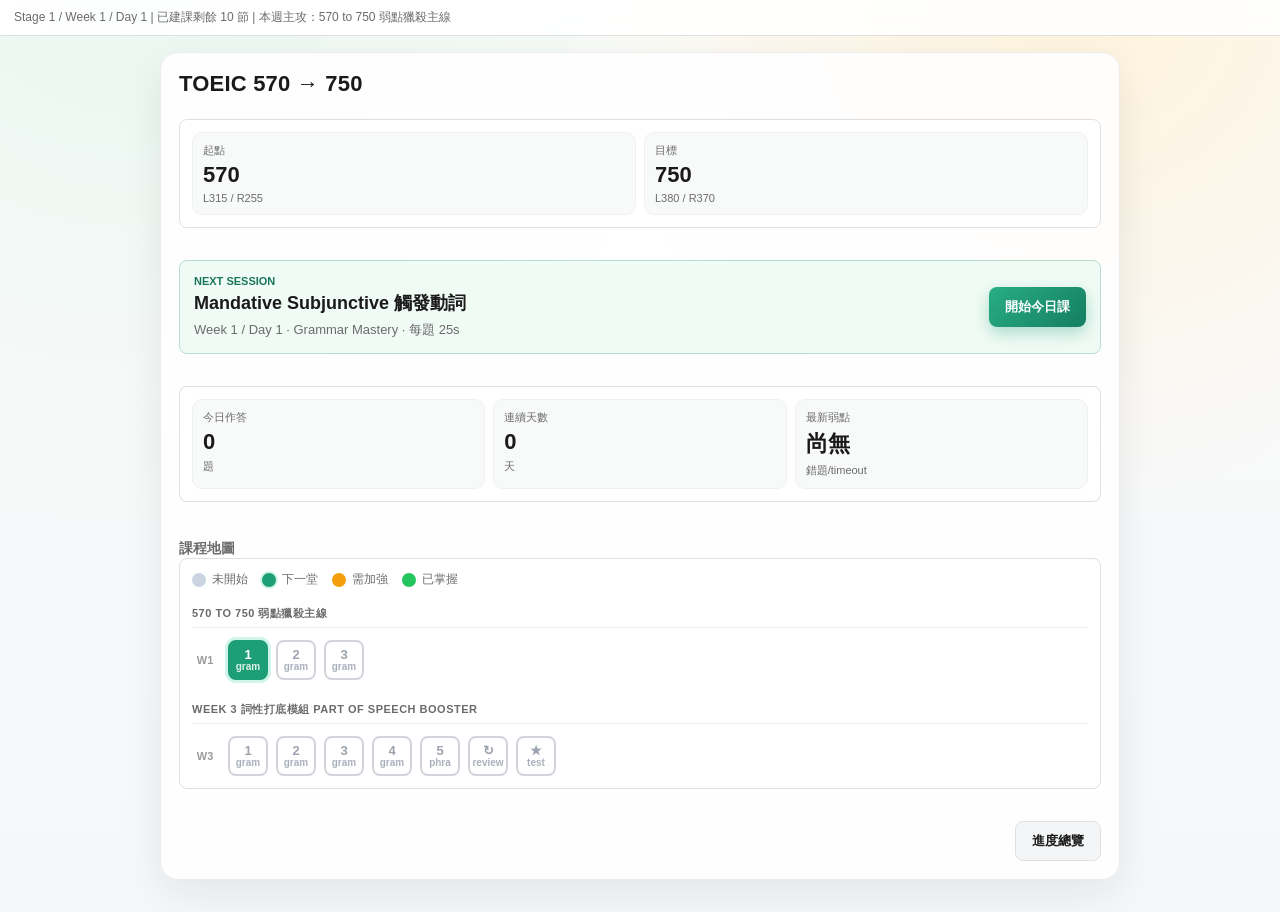
==== commit 69315587: "Redesign lesson map dots to Khan Academy style - Rounded squares (border-radius: 8px) replacing circ" ====
--- a/index.html
+++ b/index.html
@@ -139,7 +139,13 @@
                 a: acc,
                 m: mast
               }));
-              return `<a href="./lesson.html?lesson=${lesson.lesson_id}" class="map-dot dot-${cls}" data-tip="${tip}"><span>${lesson.day}</span></a>`;
+              const typeIcon = lesson.lesson_type === 'test' ? '★'
+                             : lesson.lesson_type === 'review' ? '↻'
+                             : String(lesson.day);
+              const typeLabel = lesson.lesson_type === 'test' ? 'test'
+                              : lesson.lesson_type === 'review' ? 'review'
+                              : lesson.lesson_type?.slice(0, 4) || '';
+              return `<a href="./lesson.html?lesson=${lesson.lesson_id}" class="map-dot dot-${cls}" data-tip="${tip}"><span class="dot-day">${typeIcon}</span><span class="dot-type">${typeLabel}</span></a>`;
             }).join('');
             return `<div class="map-week-row"><span class="map-week-lbl">W${week}</span><div class="map-dots">${dots}</div></div>`;
           }).join('');
--- a/css/base.css
+++ b/css/base.css
@@ -618,36 +618,64 @@
 }
 
 .map-dot {
-  width: 48px;
-  height: 48px;
-  border-radius: 50%;
-  display: flex;
+  width: 40px;
+  height: 40px;
+  border-radius: 8px;
+  display: flex;
+  flex-direction: column;
   align-items: center;
   justify-content: center;
-  font-size: 15px;
-  font-weight: 700;
-  color: #fff;
+  gap: 1px;
+  font-size: 13px;
+  font-weight: 700;
   text-decoration: none;
   cursor: pointer;
-  transition: transform 0.12s, box-shadow 0.15s;
+  transition: transform 0.1s, box-shadow 0.12s;
   flex-shrink: 0;
   position: relative;
+  border: 2px solid;
 }
 
 .map-dot:hover {
-  transform: scale(1.2);
-  box-shadow: 0 8px 20px rgba(0, 0, 0, 0.22);
+  transform: scale(1.15);
+  box-shadow: 0 6px 16px rgba(0, 0, 0, 0.2);
   z-index: 5;
 }
 
-.map-dot.dot-next      { background: var(--accent); box-shadow: 0 0 0 4px #d1f5eb; }
-.map-dot.dot-next:hover{ box-shadow: 0 8px 20px rgba(29,158,117,0.4); }
-.map-dot.dot-pending   { background: #cbd5e1; color: #475569; }
-.map-dot.dot-needs-work{ background: #f59e0b; }
-.map-dot.dot-mastered  { background: #22c55e; }
+/* Not started — outlined only, no fill */
+.map-dot.dot-pending {
+  background: #fff;
+  border-color: #d1d5db;
+  color: #9ca3af;
+}
+
+/* Next lesson — accent filled with glow ring */
+.map-dot.dot-next {
+  background: var(--accent);
+  border-color: var(--accent);
+  color: #fff;
+  box-shadow: 0 0 0 3px #d1f5eb;
+}
+
+/* Done but needs work — amber filled */
+.map-dot.dot-needs-work {
+  background: #f59e0b;
+  border-color: #f59e0b;
+  color: #fff;
+}
+
+/* Mastered — green filled */
+.map-dot.dot-mastered {
+  background: #22c55e;
+  border-color: #22c55e;
+  color: #fff;
+}
+
+.map-dot .dot-day  { font-size: 13px; font-weight: 700; line-height: 1; }
+.map-dot .dot-type { font-size: 10px; line-height: 1; opacity: 0.85; }
 
 @media (max-width: 480px) {
-  .map-dot { width: 42px; height: 42px; font-size: 13px; }
+  .map-dot { width: 36px; height: 36px; font-size: 12px; border-radius: 6px; }
 }
 
 /* ===== Lesson navigation dots (Week panel) ===== */
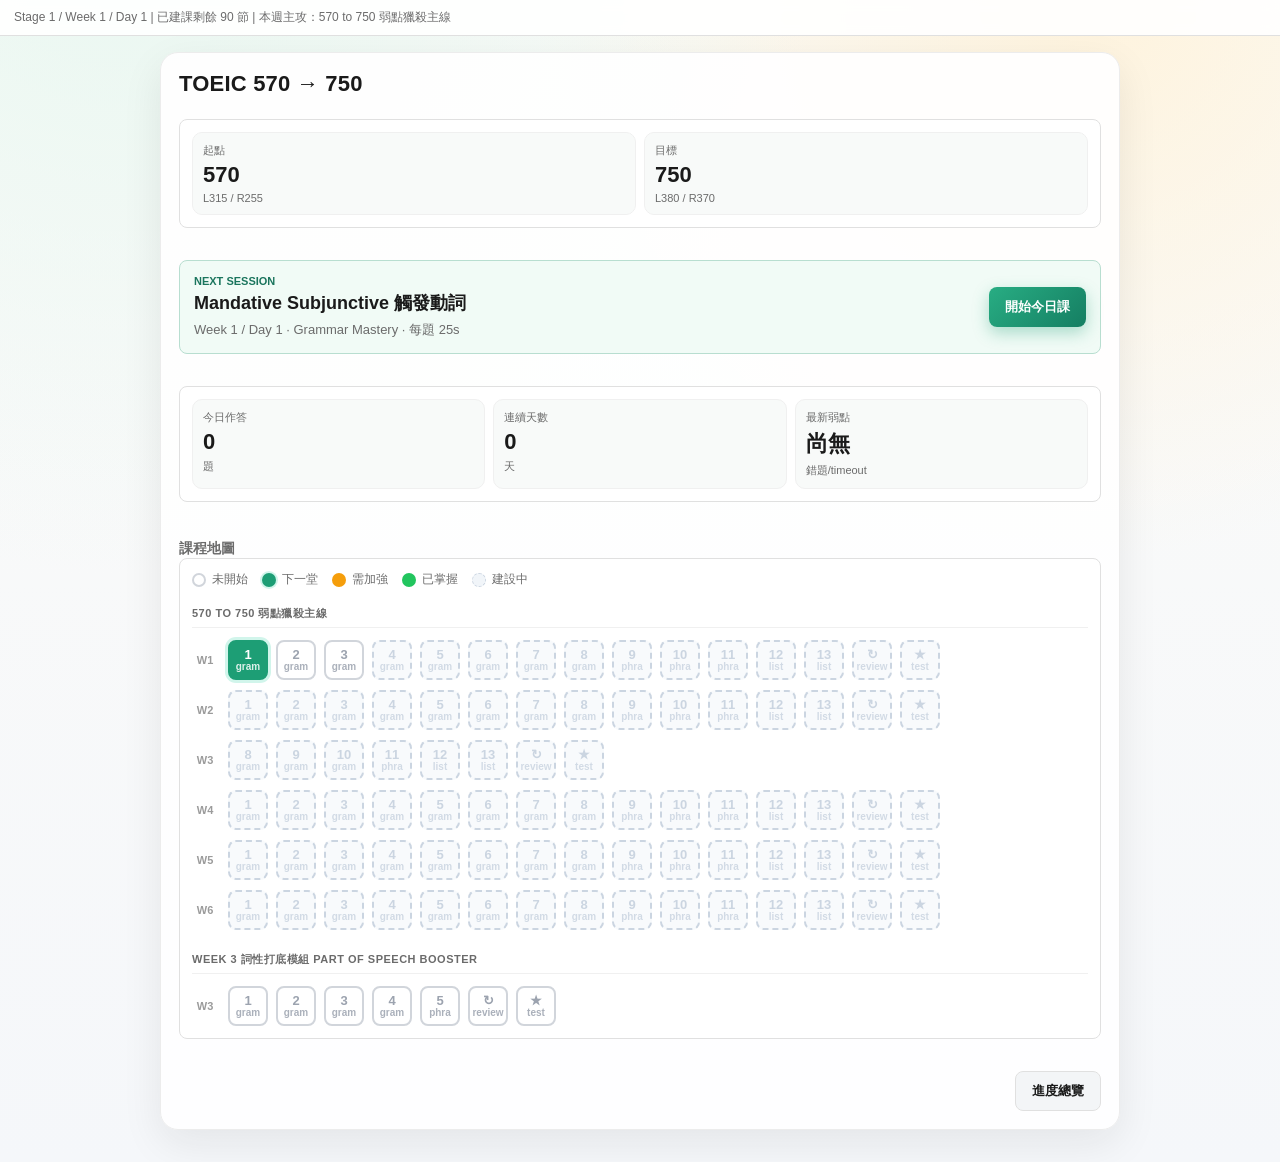
==== commit 2d422db3: "Expand course map to show all 90 planned lessons - Added 80 placeholder lessons (weeks 1-6, 15 sessi" ====
--- a/index.html
+++ b/index.html
@@ -94,7 +94,7 @@
     function renderLessonMap(index, progress) {
       const completedIds = getAllCompletedIds(progress);
       const sorted = [...index.lessons].sort((a, b) => (a.sequence || 0) - (b.sequence || 0));
-      const nextLesson = sorted.find(l => !completedIds.has(l.lesson_id));
+      const nextLesson = sorted.find(l => !completedIds.has(l.lesson_id) && l.file);
 
       const moduleInfoMap = {};
       (index.modules || []).forEach(m => { moduleInfoMap[m.module_id] = m; });
@@ -114,25 +114,29 @@
       const mapEl = document.getElementById('lesson-map');
       mapEl.innerHTML = `
         <div class="map-legend">
-          <span class="map-legend-item"><span class="map-legend-dot" style="background:#cbd5e1"></span>未開始</span>
+          <span class="map-legend-item"><span class="map-legend-dot" style="background:#fff;border:2px solid #d1d5db"></span>未開始</span>
           <span class="map-legend-item"><span class="map-legend-dot" style="background:var(--accent);box-shadow:0 0 0 2px #d1f5eb"></span>下一堂</span>
           <span class="map-legend-item"><span class="map-legend-dot" style="background:#f59e0b"></span>需加強</span>
           <span class="map-legend-item"><span class="map-legend-dot" style="background:#22c55e"></span>已掌握</span>
+          <span class="map-legend-item"><span class="map-legend-dot" style="background:#f1f5f9;border:1.5px dashed #cbd5e1"></span>建設中</span>
         </div>
         ${moduleOrder.map(moduleId => {
           const info = moduleInfoMap[moduleId] || { title: moduleId };
           const weeks = Object.entries(byModule[moduleId]).sort(([a],[b]) => Number(a) - Number(b));
           const weekRows = weeks.map(([week, lessons]) => {
             const dots = [...lessons].sort((a, b) => (a.day||0) - (b.day||0)).map(lesson => {
+              const isLocked = !lesson.file;
               const result = findResult(progress, lesson.lesson_id);
               const isDone = completedIds.has(lesson.lesson_id);
               const isNext = lesson.lesson_id === nextLesson?.lesson_id;
-              const cls = isDone
-                ? (result?.mastery >= 7 ? 'mastered' : 'needs-work')
-                : (isNext ? 'next' : 'pending');
-              const acc   = isDone && result ? `正確率 ${(result.accuracy*100).toFixed(0)}%` : '';
-              const mast  = isDone && result ? `掌握度 ${result.mastery}/10` : isNext ? '下一堂' : '未開始';
-              const tip   = htmlEscape(JSON.stringify({
+              const cls = isLocked ? 'locked'
+                        : isDone ? (result?.mastery >= 7 ? 'mastered' : 'needs-work')
+                        : (isNext ? 'next' : 'pending');
+              const acc  = isDone && result ? `正確率 ${(result.accuracy*100).toFixed(0)}%` : '';
+              const mast = isDone && result ? `掌握度 ${result.mastery}/10`
+                         : isLocked ? '建設中，即將推出'
+                         : isNext ? '下一堂' : '未開始';
+              const tip  = htmlEscape(JSON.stringify({
                 t: lesson.title,
                 w: `Week ${lesson.week} / Day ${lesson.day}`,
                 k: lesson.lesson_type,
@@ -145,7 +149,10 @@
               const typeLabel = lesson.lesson_type === 'test' ? 'test'
                               : lesson.lesson_type === 'review' ? 'review'
                               : lesson.lesson_type?.slice(0, 4) || '';
-              return `<a href="./lesson.html?lesson=${lesson.lesson_id}" class="map-dot dot-${cls}" data-tip="${tip}"><span class="dot-day">${typeIcon}</span><span class="dot-type">${typeLabel}</span></a>`;
+              const inner = `<span class="dot-day">${typeIcon}</span><span class="dot-type">${typeLabel}</span>`;
+              return isLocked
+                ? `<span class="map-dot dot-${cls}" data-tip="${tip}">${inner}</span>`
+                : `<a href="./lesson.html?lesson=${lesson.lesson_id}" class="map-dot dot-${cls}" data-tip="${tip}">${inner}</a>`;
             }).join('');
             return `<div class="map-week-row"><span class="map-week-lbl">W${week}</span><div class="map-dots">${dots}</div></div>`;
           }).join('');
@@ -201,7 +208,7 @@
 
       const completedIds = getAllCompletedIds(progress);
       const nextLesson = [...index.lessons].sort((a, b) => a.sequence - b.sequence)
-        .find(l => !completedIds.has(l.lesson_id)) || index.lessons[0];
+        .find(l => !completedIds.has(l.lesson_id) && l.file) || index.lessons.find(l => l.file);
       document.getElementById('today-card').innerHTML = `
         <div>
           <div class="plan-kicker">Next Session</div>
--- a/css/base.css
+++ b/css/base.css
@@ -670,6 +670,19 @@
   border-color: #22c55e;
   color: #fff;
 }
+
+/* Not yet built — dashed outline, muted */
+.map-dot.dot-locked {
+  background: #f8fafc;
+  border-color: #cbd5e1;
+  border-style: dashed;
+  color: #cbd5e1;
+  cursor: default;
+  pointer-events: none;
+}
+.map-dot.dot-locked:hover { transform: none; box-shadow: none; }
+/* Restore pointer-events for tooltip on locked */
+.map-dot.dot-locked[data-tip] { pointer-events: auto; cursor: default; }
 
 .map-dot .dot-day  { font-size: 13px; font-weight: 700; line-height: 1; }
 .map-dot .dot-type { font-size: 10px; line-height: 1; opacity: 0.85; }
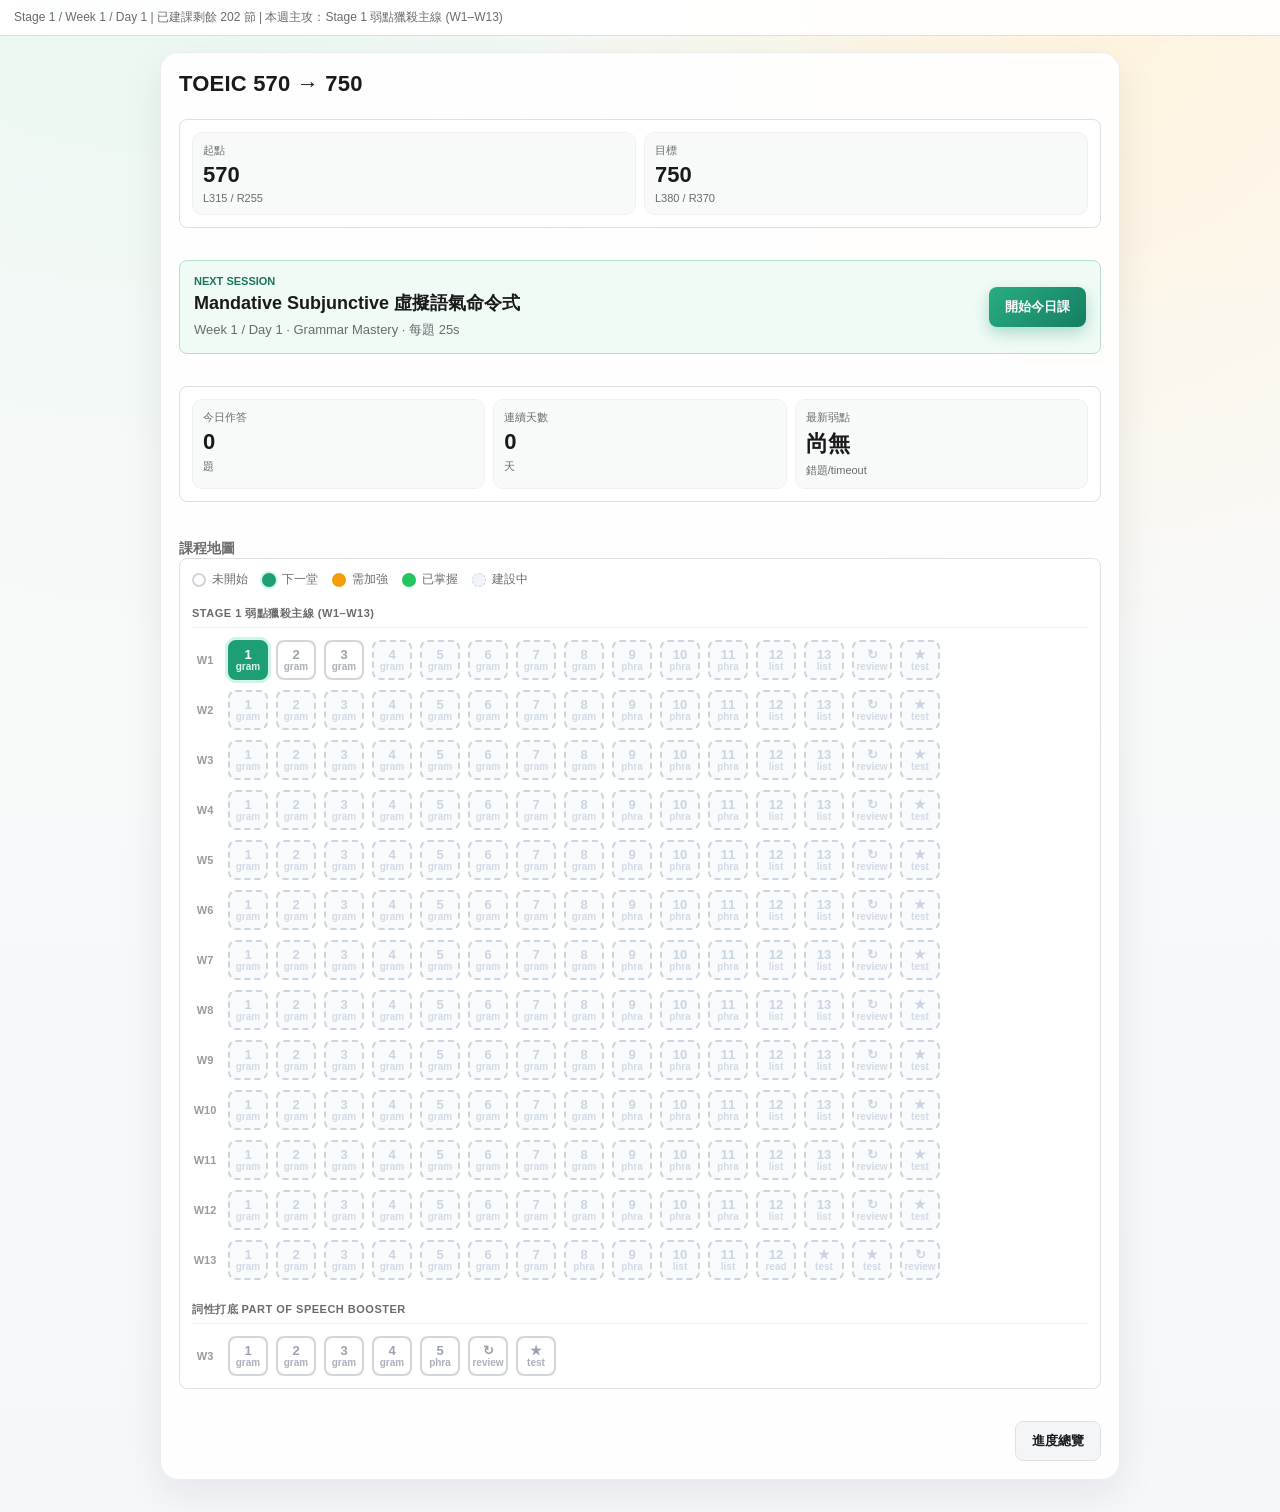
==== commit 611fcea6: "Expand lesson map: 202-lesson Stage-1 full roadmap with descriptions" ====
--- a/index.html
+++ b/index.html
@@ -138,6 +138,7 @@
                          : isNext ? '下一堂' : '未開始';
               const tip  = htmlEscape(JSON.stringify({
                 t: lesson.title,
+                d: lesson.description || '',
                 w: `Week ${lesson.week} / Day ${lesson.day}`,
                 k: lesson.lesson_type,
                 a: acc,
@@ -172,6 +173,7 @@
           try {
             const d = JSON.parse(dot.dataset.tip);
             let html = `<strong>${htmlEscape(d.t)}</strong>`;
+            if (d.d) html += `<br><span class="tip-desc">${htmlEscape(d.d)}</span>`;
             html += `<br><span style="opacity:.75">${htmlEscape(d.w)} · ${htmlEscape(d.k)}</span>`;
             if (d.a) html += `<br>${htmlEscape(d.a)} · ${htmlEscape(d.m)}`;
             else     html += `<br>${htmlEscape(d.m)}`;
--- a/css/base.css
+++ b/css/base.css
@@ -765,8 +765,18 @@
   font-size: 12px;
   line-height: 1.7;
   pointer-events: none;
-  max-width: 220px;
+  max-width: 320px;
+  white-space: normal;
+  word-break: break-word;
   box-shadow: 0 6px 20px rgba(0, 0, 0, 0.25);
+}
+
+.tip-desc {
+  display: block;
+  font-size: 11px;
+  color: rgba(241,245,249,0.75);
+  line-height: 1.45;
+  margin: 2px 0 1px;
 }
 
 @media (max-width: 720px) {
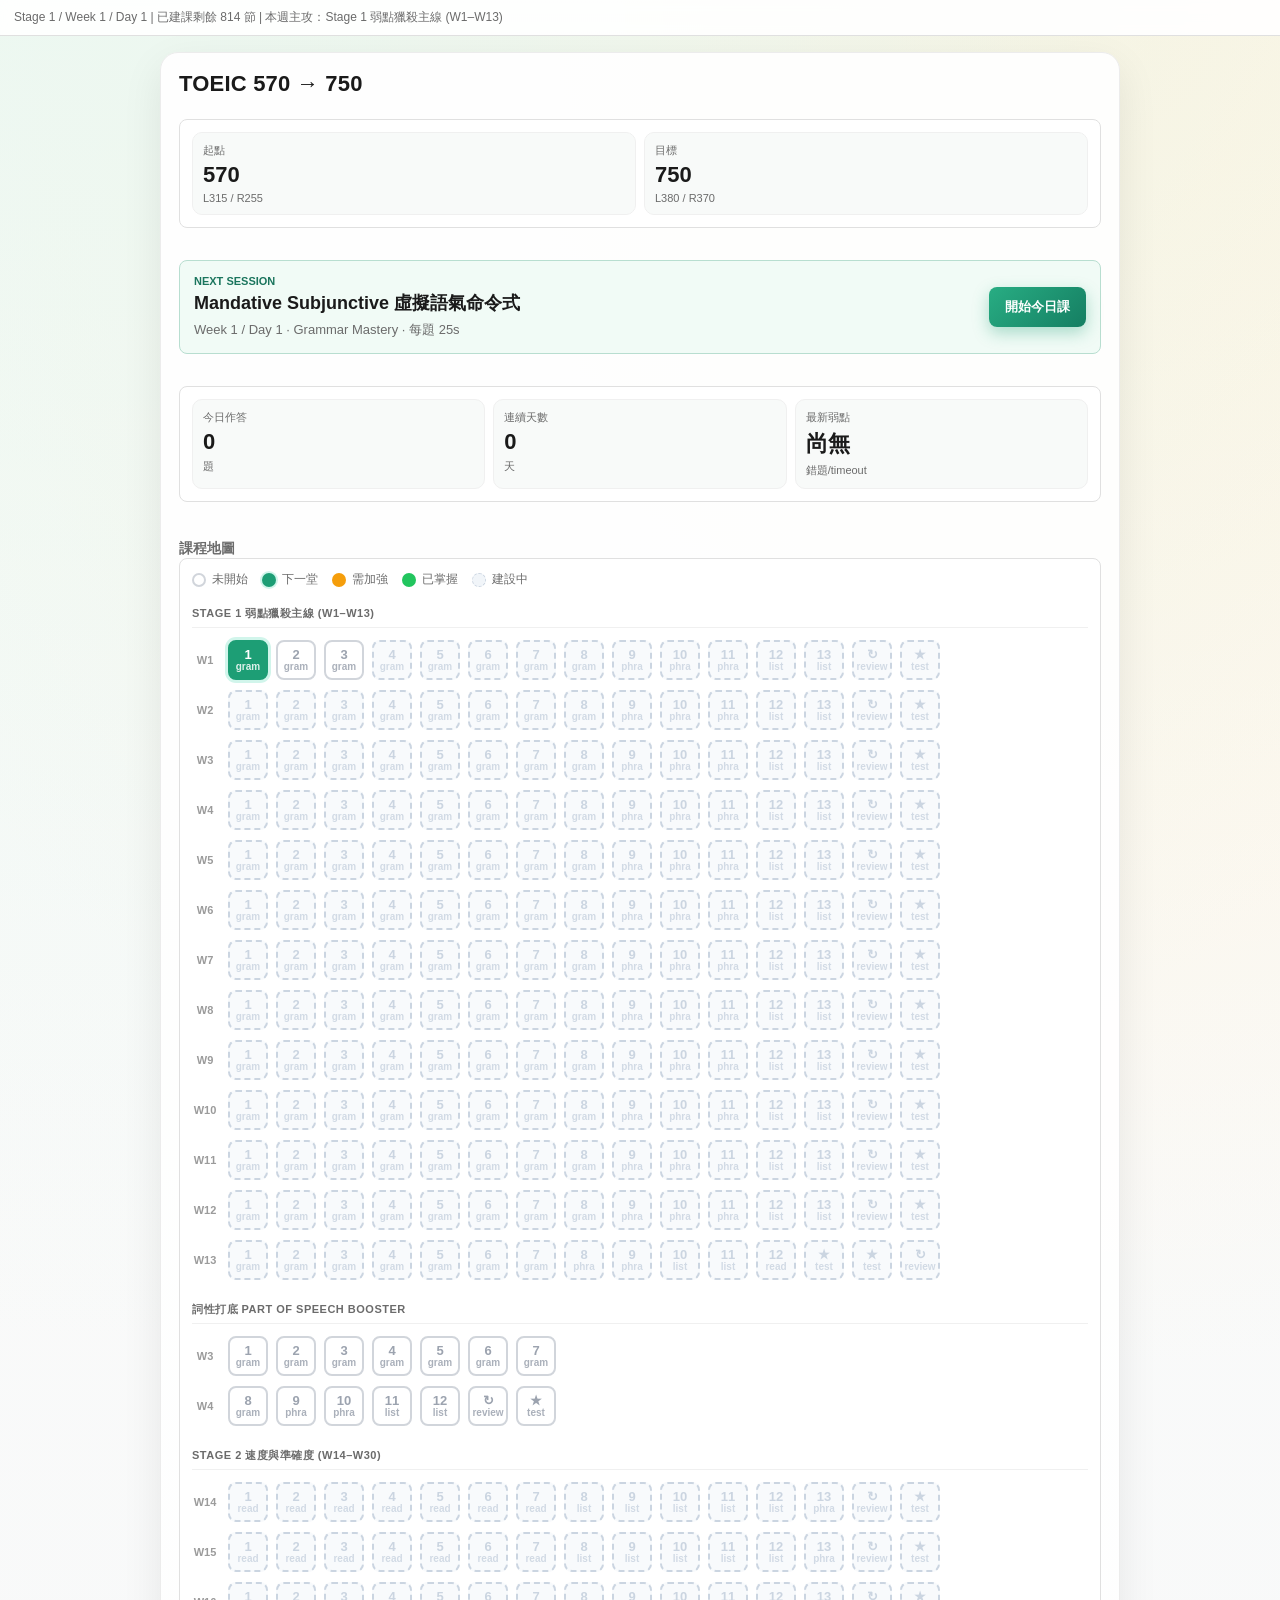
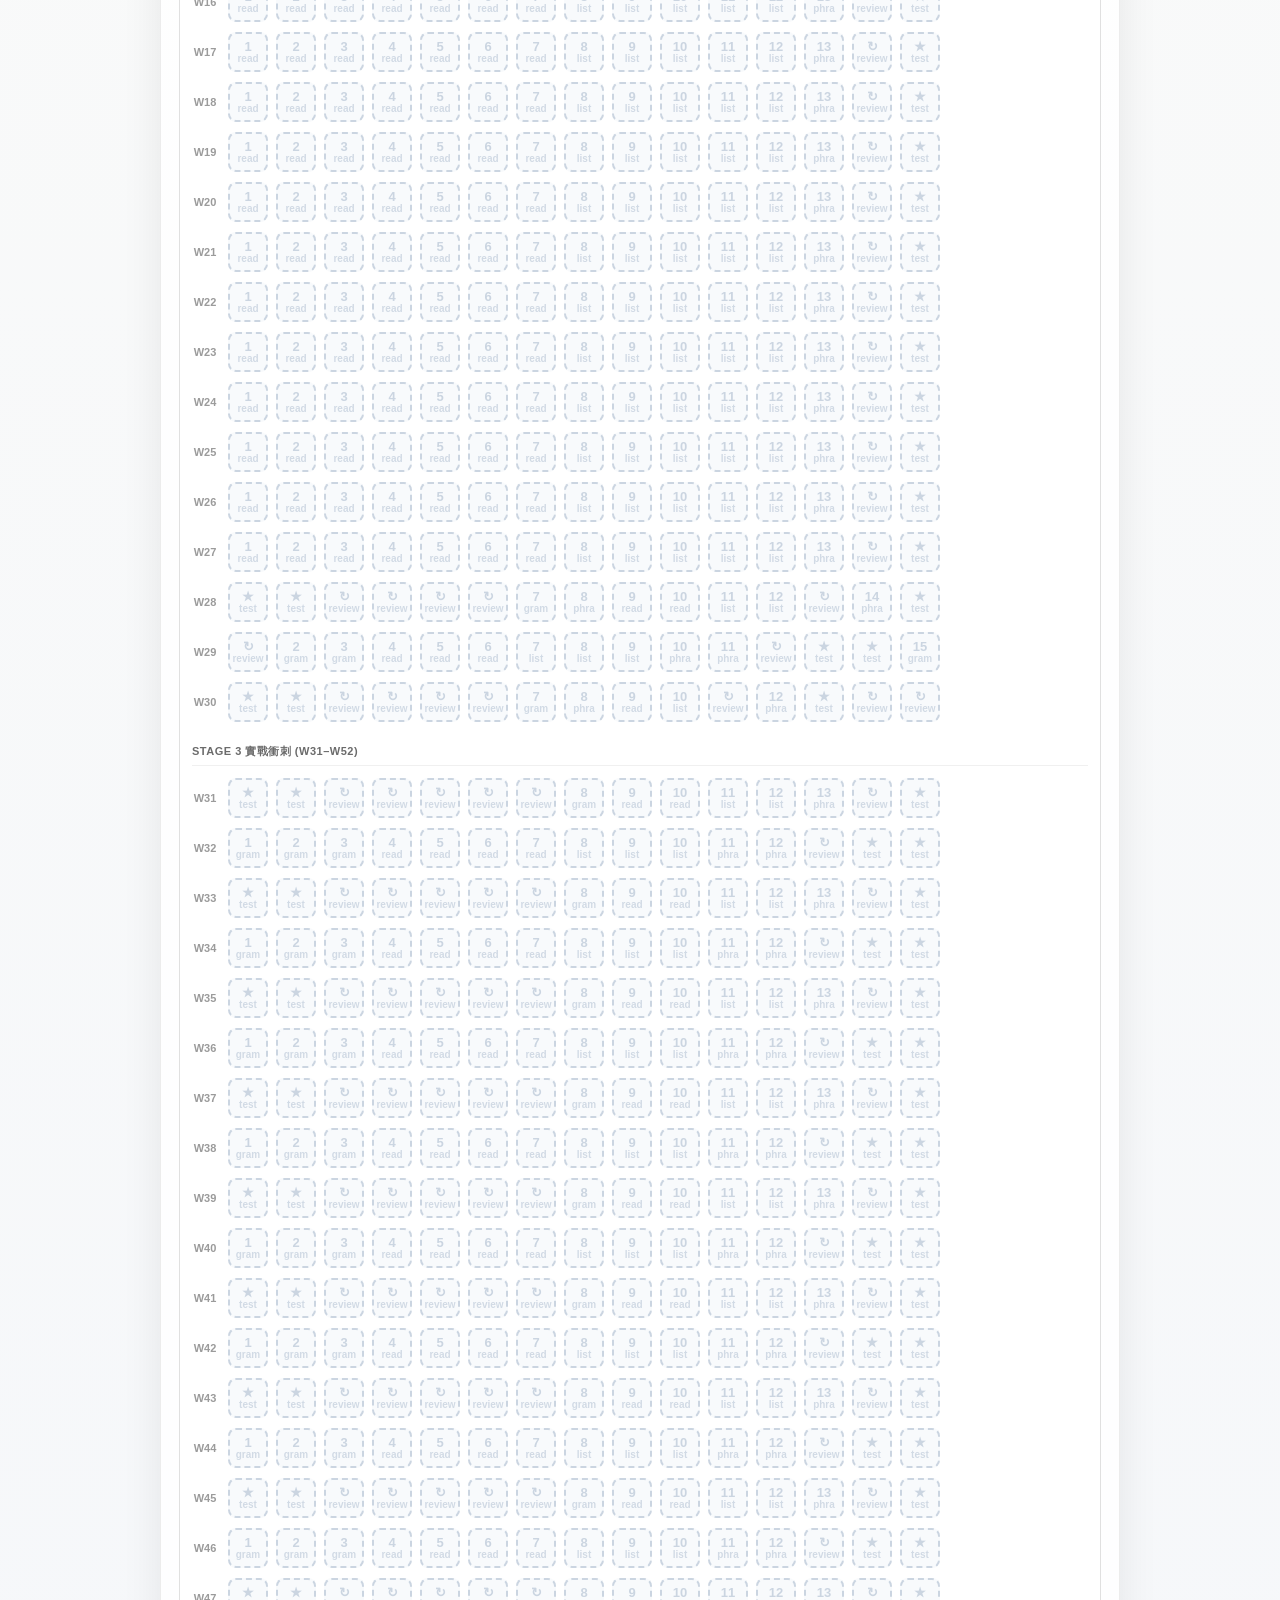
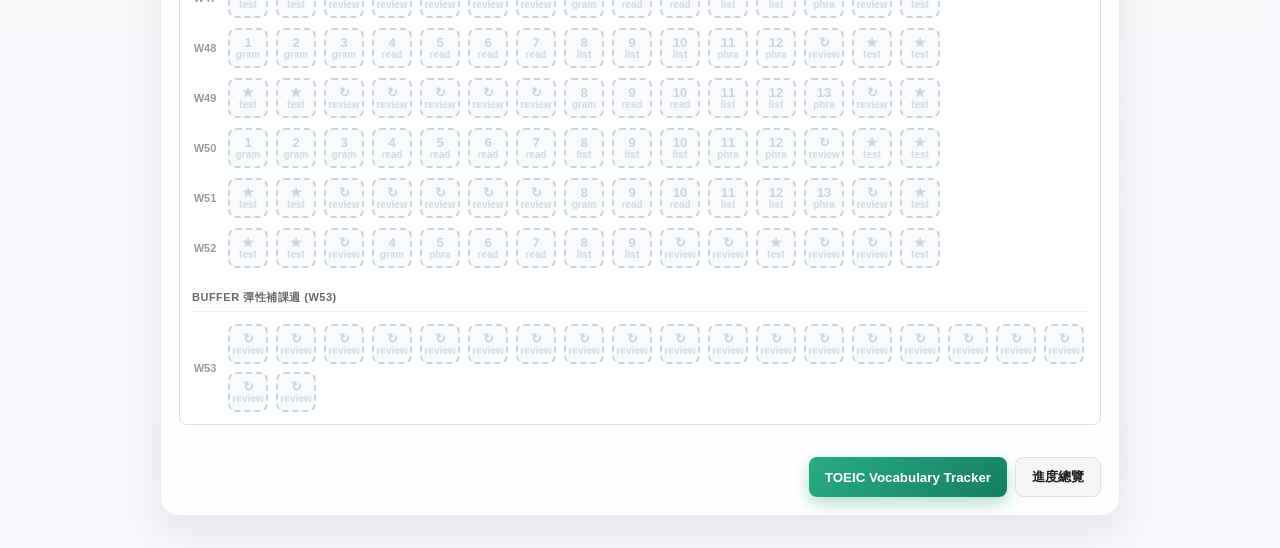
==== commit 1d9b9715: "Add vocab tracker and POS booster data" ====
--- a/index.html
+++ b/index.html
@@ -33,6 +33,7 @@
 
     <section class="section">
       <div class="page-actions">
+        <button class="button primary" type="button" onclick="location.href='./tracker.html'">TOEIC Vocabulary Tracker</button>
         <button class="button secondary" type="button" onclick="location.href='./progress.html'">進度總覽</button>
       </div>
     </section>
